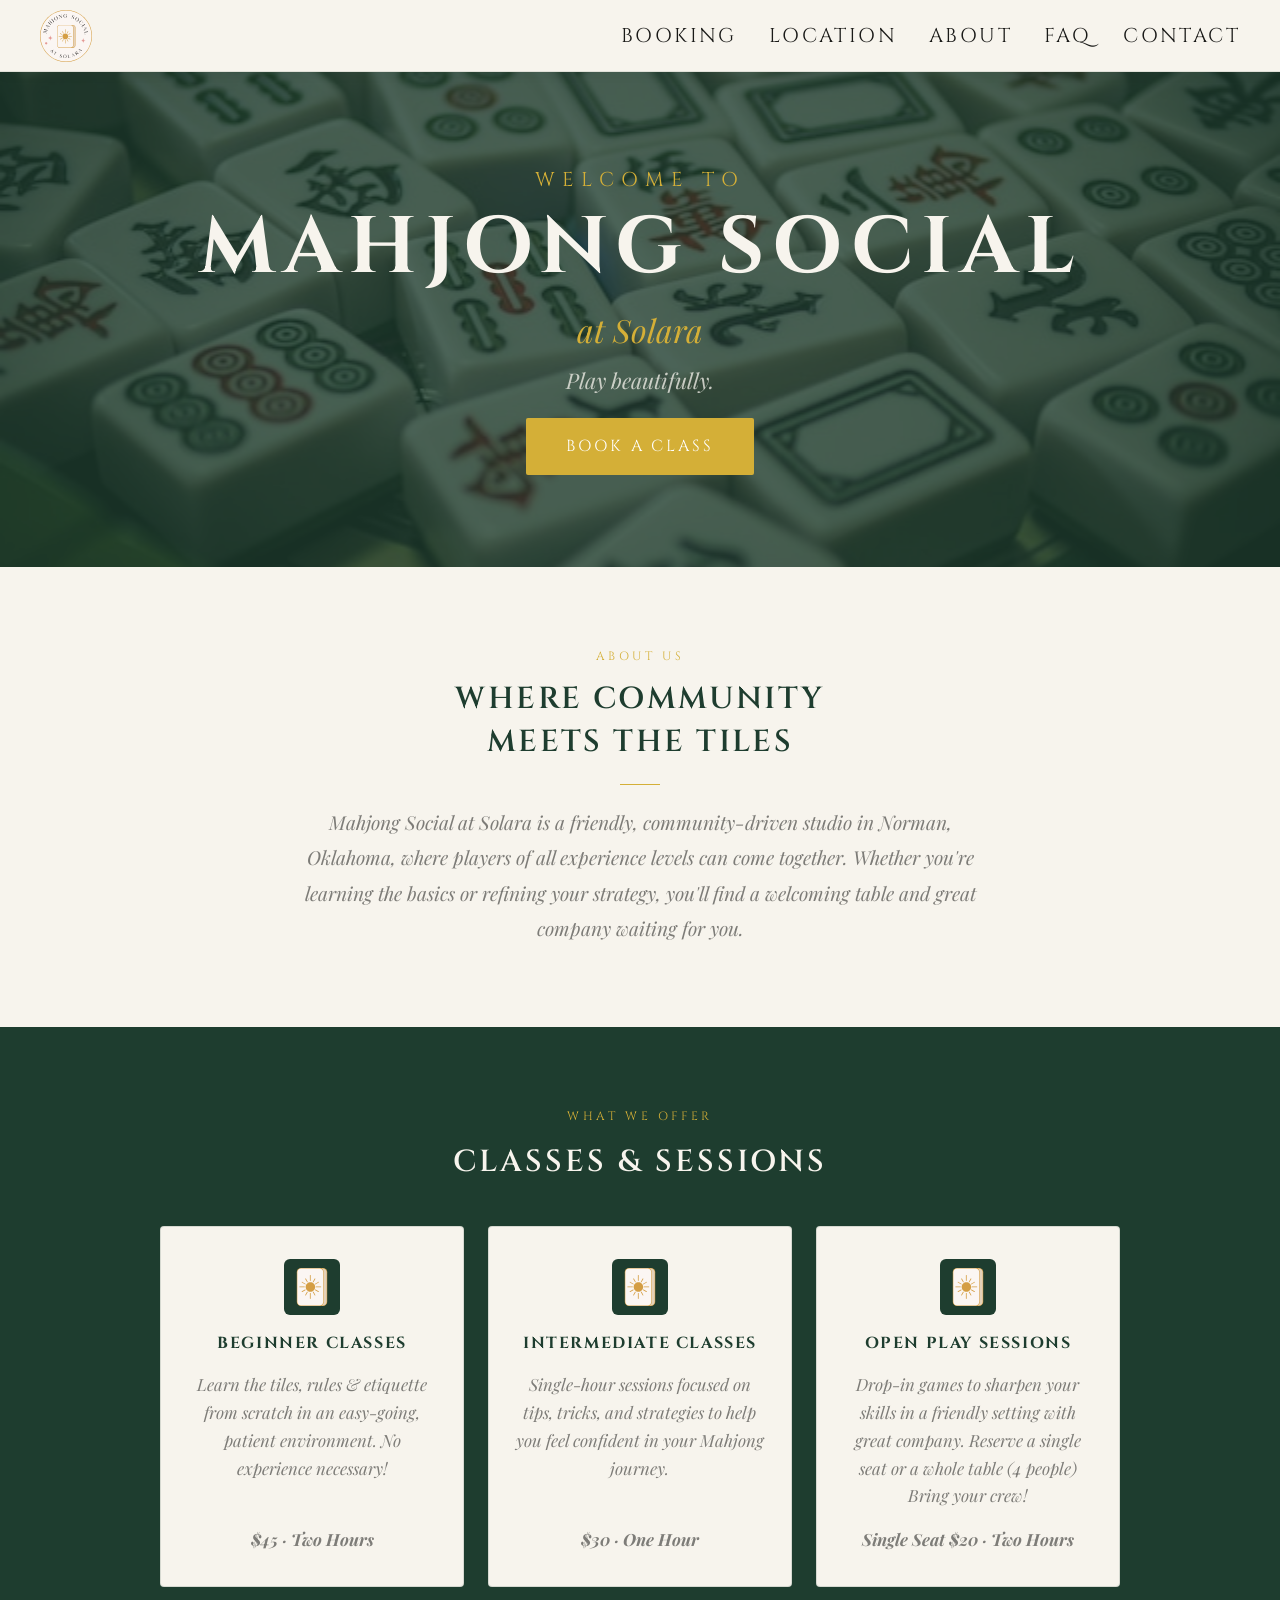
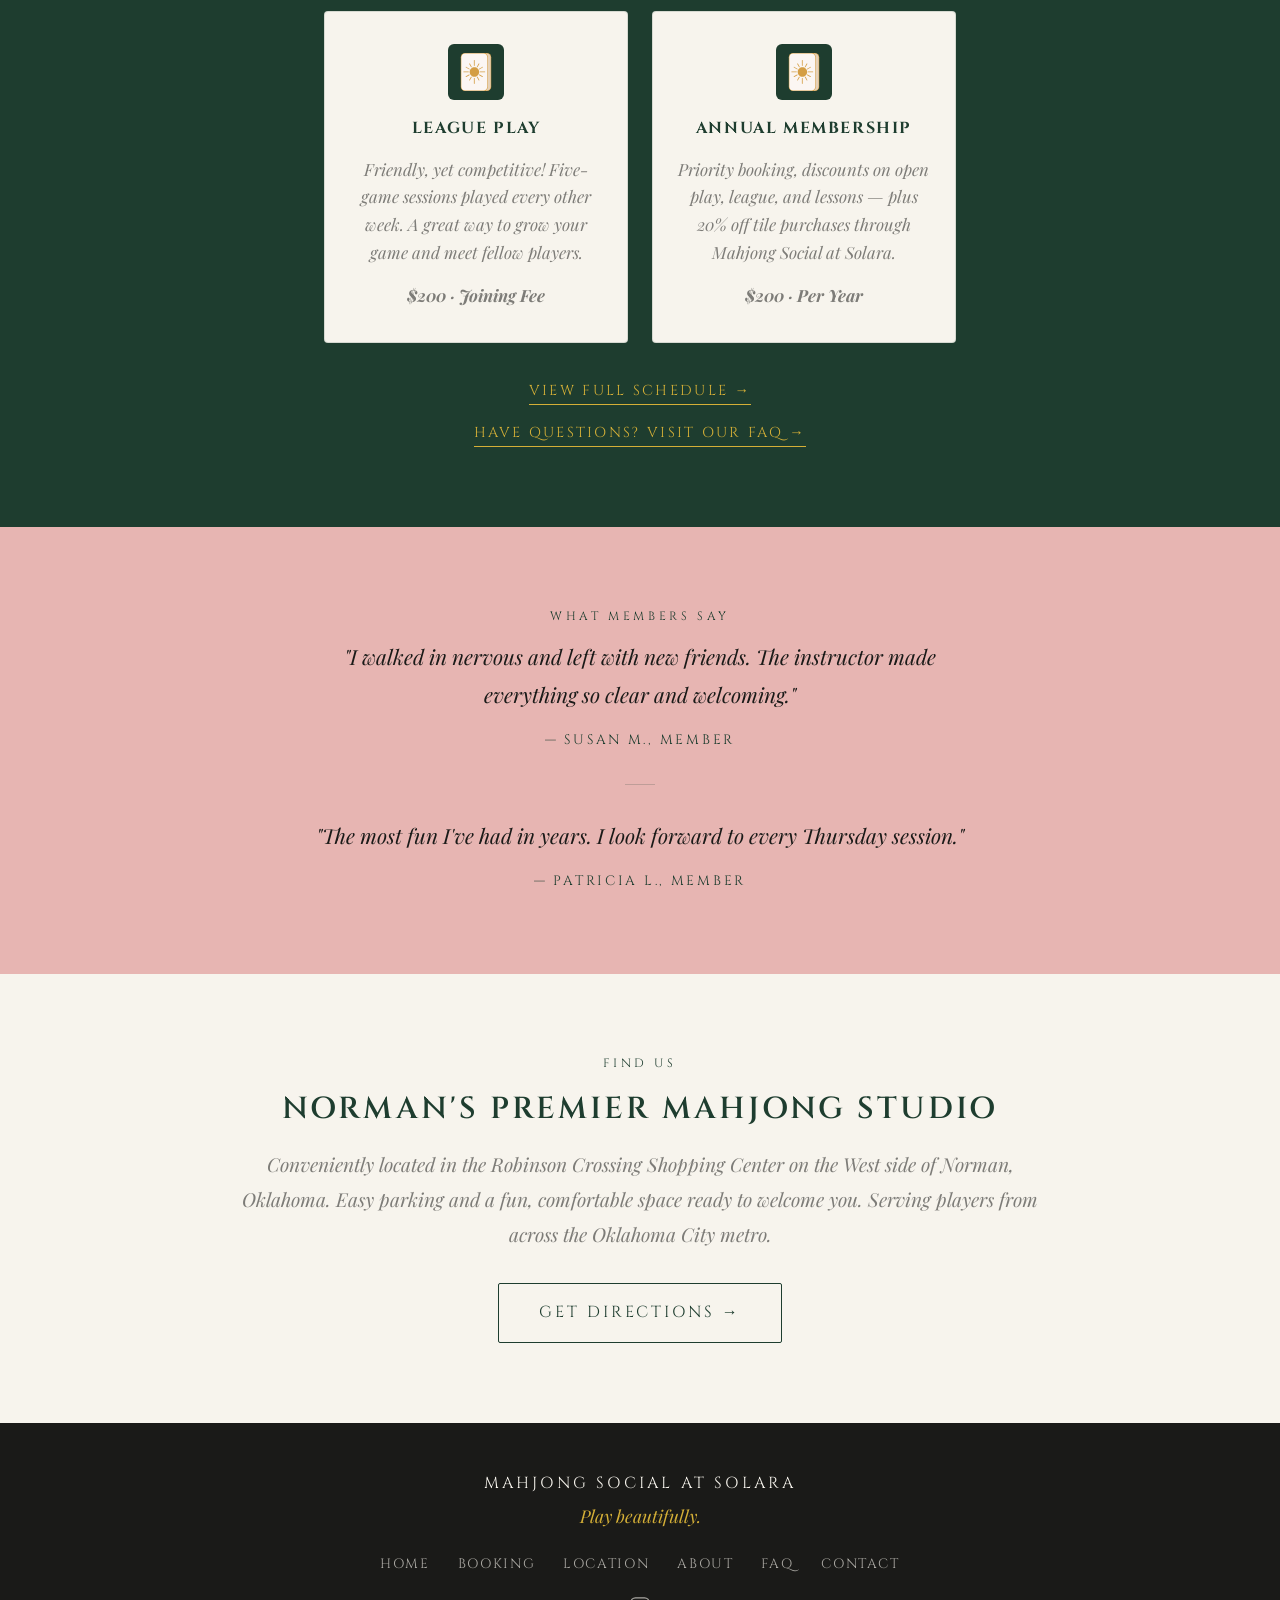
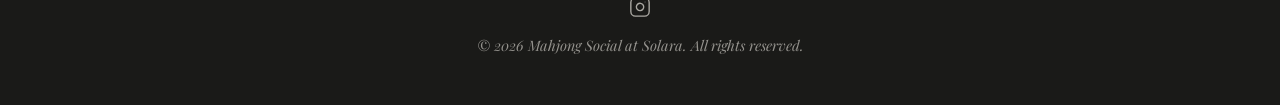
==== index.html @ 1359f237 "feat: componentize navbar/favicon, replace mobile menu brand with circle logo - Add components/nav.j" ====
<!DOCTYPE html>
<html lang="en">
<head>
  <meta charset="UTF-8">
  <meta name="viewport" content="width=device-width, initial-scale=1.0">
  <title>Mahjong Classes in Norman, OK | Mahjong Social at Solara</title>
  <meta name="description" content="Mahjong classes for all levels in Norman, OK. Beginner series, social sessions, private lessons &amp; corporate events. Book today at Mahjong Social at Solara.">
  <link rel="canonical" href="https://www.mahjongsocialok.com/">
  <meta name="geo.region" content="US-OK">
  <meta name="geo.placename" content="Norman, Oklahoma">
  <meta name="geo.position" content="35.2383;-97.4262">
  <meta name="ICBM" content="35.2383, -97.4262">
  <meta property="og:type" content="website">
  <meta property="og:site_name" content="Mahjong Social at Solara">
  <meta property="og:title" content="Mahjong Classes in Norman, OK | Mahjong Social at Solara">
  <meta property="og:description" content="Mahjong classes for all levels in Norman, OK. Beginner series, social sessions, private lessons &amp; corporate events. Book today.">
  <meta property="og:url" content="https://www.mahjongsocialok.com/">
  <meta property="og:image" content="https://www.mahjongsocialok.com/Images/AboutPicture.jpg">
  <meta name="twitter:card" content="summary_large_image">
  <meta name="twitter:title" content="Mahjong Classes in Norman, OK | Mahjong Social at Solara">
  <meta name="twitter:description" content="Mahjong classes for all levels in Norman, OK. Beginner series, social sessions, private lessons &amp; corporate events.">
  <meta name="twitter:image" content="https://www.mahjongsocialok.com/Images/AboutPicture.jpg">
  <script type="application/ld+json">
  {
    "@context": "https://schema.org",
    "@type": "LocalBusiness",
    "@id": "https://www.mahjongsocialok.com/#business",
    "name": "Mahjong Social at Solara",
    "description": "Mahjong classes, social sessions, and private lessons in Norman, Oklahoma. Beginner-friendly studio serving Norman and the greater Oklahoma City metro.",
    "url": "https://www.mahjongsocialok.com/",
    "image": "https://www.mahjongsocialok.com/Images/AboutPicture.jpg",
    "address": {
      "@type": "PostalAddress",
      "streetAddress": "1370 N Interstate Dr, Suite 153",
      "addressLocality": "Norman",
      "addressRegion": "OK",
      "postalCode": "73072",
      "addressCountry": "US"
    },
    "geo": {
      "@type": "GeoCoordinates",
      "latitude": 35.2383,
      "longitude": -97.4262
    },
    "openingHoursSpecification": [
      {
        "@type": "OpeningHoursSpecification",
        "dayOfWeek": "Thursday",
        "opens": "18:00",
        "closes": "21:00"
      },
      {
        "@type": "OpeningHoursSpecification",
        "dayOfWeek": "Saturday",
        "opens": "10:00",
        "closes": "12:30"
      }
    ],
    "hasMap": "https://www.google.com/maps?q=1370+N+Interstate+Dr+Suite+153,+Norman,+OK+73072"
  }
  </script>
  <link rel="preconnect" href="https://fonts.googleapis.com">
  <link rel="preconnect" href="https://fonts.gstatic.com" crossorigin>
  <link href="https://fonts.googleapis.com/css2?family=Cinzel:wght@400;600;700&family=Playfair+Display:ital,wght@1,400;1,600&display=swap" rel="stylesheet">
  <link rel="stylesheet" href="styles/main.css">
</head>
<body>

  <!-- NAV -->
  <script src="components/nav.js"></script>

  <!-- HERO -->
  <section class="hero">
    <div class="hero__bg"></div>
    <div class="hero__overlay"></div>
    <div class="hero__content">
      <p class="hero__eyebrow">Welcome to</p>
      <h1 class="hero__title">Mahjong Social</h1>
      <p class="hero__location"><em>at Solara</em></p>
      <p class="hero__tagline"><em>Play beautifully.</em></p>
      <a class="btn btn--gold" href="booking.html">Book a Class</a>
    </div>
  </section>

  <!-- ABOUT -->
  <section class="about">
    <div class="about__inner">
      <span class="section-label">About Us</span>
      <h2>Where Community<br>Meets the Tiles</h2>
      <hr class="divider">
      <p>Mahjong Social at Solara is a friendly, community-driven studio in Norman, Oklahoma, where players of all experience levels can come together. Whether you're learning the basics or refining your strategy, you'll find a welcoming table and great company waiting for you.</p>
    </div>
  </section>

  <!-- CLASSES -->
  <section class="classes">
    <div class="classes__inner">
      <div class="classes__header">
        <span class="section-label">What We Offer</span>
        <h2>Classes &amp; Sessions</h2>
      </div>
      <div class="class-cards">
        <div class="class-card">
          <div class="class-card__icon">
            <img src="Images/piece.svg" alt="" aria-hidden="true">
          </div>
          <h3>Beginner Classes</h3>
          <p>Learn the tiles, rules &amp; etiquette from scratch in an easy-going, patient environment. No experience necessary!</p>
          <p class="class-card__price">$45 &middot; Two Hours</p>
        </div>
        <div class="class-card">
          <div class="class-card__icon">
            <img src="Images/piece.svg" alt="" aria-hidden="true">
          </div>
          <h3>Intermediate Classes</h3>
          <p>Single-hour sessions focused on tips, tricks, and strategies to help you feel confident in your Mahjong journey.</p>
          <p class="class-card__price">$30 &middot; One Hour</p>
        </div>
        <div class="class-card">
          <div class="class-card__icon">
            <img src="Images/piece.svg" alt="" aria-hidden="true">
          </div>
          <h3>Open Play Sessions</h3>
          <p>Drop-in games to sharpen your skills in a friendly setting with great company. Reserve a single seat or a whole table (4 people) Bring your crew!</p>
          <p class="class-card__price">Single Seat $20 &middot; Two Hours</p>
        </div>
        <div class="class-card">
          <div class="class-card__icon">
            <img src="Images/piece.svg" alt="" aria-hidden="true">
          </div>
          <h3>League Play</h3>
          <p>Friendly, yet competitive! Five-game sessions played every other week. A great way to grow your game and meet fellow players.</p>
          <p class="class-card__price">$200 &middot; Joining Fee</p>
        </div>
        <div class="class-card">
          <div class="class-card__icon">
            <img src="Images/piece.svg" alt="" aria-hidden="true">
          </div>
          <h3>Annual Membership</h3>
          <p>Priority booking, discounts on open play, league, and lessons — plus 20% off tile purchases through Mahjong Social at Solara.</p>
          <p class="class-card__price">$200 &middot; Per Year</p>
        </div>
      </div>
      <div class="classes__cta">
        <a href="booking.html">View Full Schedule &rarr;</a>
        <a href="faq.html">Have questions? Visit our FAQ &rarr;</a>
      </div>
    </div>
  </section>

  <!-- TESTIMONIALS -->
  <section class="testimonials">
    <div class="testimonials__inner">
      <span class="section-label">What Members Say</span>
      <blockquote class="quote">
        <p>"I walked in nervous and left with new friends. The instructor made everything so clear and welcoming."</p>
        <cite>— Susan M., Member</cite>
      </blockquote>
      <hr class="quote-divider">
      <blockquote class="quote">
        <p>"The most fun I've had in years. I look forward to every Thursday session."</p>
        <cite>— Patricia L., Member</cite>
      </blockquote>
    </div>
  </section>

  <!-- LOCATION TEASER -->
  <section class="location-teaser">
    <div class="location-teaser__inner">
      <span class="section-label">Find Us</span>
      <h2>Norman's Premier Mahjong Studio</h2>
      <p>Conveniently located in the Robinson Crossing Shopping Center on the West side of Norman, Oklahoma. Easy parking and a fun, comfortable space ready to welcome you. Serving players from across the Oklahoma City metro.</p>
      <a class="btn btn--outline-green" href="location.html">Get Directions &rarr;</a>
    </div>
  </section>

  <!-- FOOTER -->
  <script src="components/mobile-menu.js"></script>
  <script src="components/footer.js"></script>

</body>
</html>
---- styles/main.css ----
/* ============================================================
   Mahjong Social at Solara — Main Stylesheet
   ============================================================ */

/* --- Custom Properties --- */
:root {
  --ivory:        #F7F4ED;
  --green:        #1E3D2F;
  --gold:         #D4AF37;
  --gold-deep:    #C09A28;
  --blush:        #E7B5B2;
  --dark:         #1A1A18;
  --muted:        rgba(26, 26, 24, 0.55);
  --muted-light:  rgba(247, 244, 237, 0.68);

  --font-heading: 'Cinzel', serif;
  --font-script:  'Playfair Display', serif;

  --space-xs:  4px;
  --space-sm:  8px;
  --space-md:  16px;
  --space-lg:  24px;
  --space-xl:  32px;
  --space-2xl: 48px;
  --space-3xl: 64px;
  --space-4xl: 96px;
}

/* --- Reset --- */
*, *::before, *::after {
  box-sizing: border-box;
  margin: 0;
  padding: 0;
}

/* --- Base --- */
html { scroll-behavior: smooth; }

body {
  font-family: var(--font-heading);
  background-color: var(--ivory);
  color: var(--dark);
  line-height: 1.6;
}

img { display: block; max-width: 100%; }
a { text-decoration: none; color: inherit; }
ul { list-style: none; }

/* --- Shared Utilities --- */
.section-label {
  display: block;
  font-family: var(--font-heading);
  font-size: 0.75rem;
  letter-spacing: 0.3em;
  text-transform: uppercase;
  color: var(--gold);
  margin-bottom: 0.75rem;
}

.divider {
  width: 40px;
  height: 1px;
  background: var(--gold);
  border: none;
  margin: 1.25rem auto;
}

/* Left-aligned divider for non-centered sections */
.divider--left {
  margin-left: 0;
  margin-right: 0;
}

/* Tighter divider for FAQ header */
.divider--faq {
  margin: 1rem auto 0;
}

/* Tight vertical margin, no auto centering */
.divider--tight {
  margin: 0.25rem 0;
}

/* Softer divider for proximity section */
.divider--proximity {
  background: rgba(212, 175, 55, 0.4);
  margin: 1.25rem auto;
}

/* --- Buttons --- */
.btn {
  display: inline-block;
  font-family: var(--font-heading);
  font-size: 1rem;
  letter-spacing: 0.18em;
  text-transform: uppercase;
  padding: 1rem 2.5rem;
  border-radius: 2px;
  cursor: pointer;
  border: none;
  transition: background-color 0.2s ease, color 0.2s ease, border-color 0.2s ease;
}

.btn--gold {
  background: var(--gold);
  color: #fff;
}
.btn--gold:hover { background: var(--gold-deep); }

.btn--outline-green {
  background: transparent;
  color: var(--green);
  border: 1.5px solid var(--green);
}
.btn--outline-green:hover {
  background: var(--green);
  color: var(--ivory);
}

/* ============================================================
   NAV
   ============================================================ */
.nav {
  position: sticky;
  top: 0;
  z-index: 100;
  background: var(--ivory);
  border-bottom: 1px solid rgba(30, 61, 47, 0.1);
  box-shadow: 0 1px 12px rgba(30, 61, 47, 0.07);
  padding: 0.6rem 2.5rem;
  display: flex;
  align-items: center;
  justify-content: space-between;
  gap: 1rem;
}

.nav__logo img {
  height: 52px;
  width: auto;
  object-fit: contain;
}

.nav__links {
  display: flex;
  gap: 2rem;
  align-items: center;
}

.nav__links a {
  font-family: var(--font-heading);
  font-size: 1.25rem;
  letter-spacing: 0.12em;
  text-transform: uppercase;
  color: var(--dark);
  transition: color 0.2s ease;
}
.nav__links a:hover { color: var(--gold); }

/* Active nav link */
.nav__links a[aria-current="page"] { color: var(--gold); }

/* ============================================================
   HERO
   ============================================================ */
.hero {
  position: relative;
  height: 55vh;
  min-height: 420px;
  display: flex;
  align-items: center;
  justify-content: center;
  text-align: center;
}

.hero__bg {
  position: absolute;
  inset: 0;
  background: url('../Images/HeroPicture.jpg') center / cover no-repeat;
}

.hero__overlay {
  position: absolute;
  inset: 0;
  background: rgba(30, 61, 47, 0.8);
}

.hero__content {
  position: relative;
  z-index: 1;
  display: flex;
  flex-direction: column;
  align-items: center;
  gap: 0.5rem;
  padding: 1.5rem;
}

.hero__eyebrow {
  font-family: var(--font-heading);
  font-size: 1.25rem;
  letter-spacing: 0.35em;
  text-transform: uppercase;
  color: var(--gold);
}

.hero__title {
  font-family: var(--font-heading);
  font-size: clamp(2.5rem, 7vw, 5rem);
  font-weight: 700;
  letter-spacing: 0.1em;
  text-transform: uppercase;
  color: var(--ivory);
  line-height: 1.1;
}

.hero__location {
  font-family: var(--font-script);
  font-style: italic;
  font-size: clamp(1.25rem, 3vw, 2rem);
  color: var(--gold);
  margin-top: 0.25rem;
}

.hero__tagline {
  font-family: var(--font-script);
  font-style: italic;
  font-size: clamp(1rem, 2vw, 1.35rem);
  color: rgba(247, 244, 237, 0.75);
  margin-bottom: 0.75rem;
}

/* ============================================================
   ABOUT
   ============================================================ */
.about {
  background: var(--ivory);
  padding: 5rem 2rem;
  text-align: center;
}

.about__inner {
  max-width: 680px;
  margin: 0 auto;
}

.about h2 {
  font-family: var(--font-heading);
  font-size: clamp(1.4rem, 2.5vw, 1.9rem);
  font-weight: 600;
  letter-spacing: 0.08em;
  text-transform: uppercase;
  color: var(--green);
  line-height: 1.4;
}

.about p {
  font-family: var(--font-script);
  font-style: italic;
  font-size: 1.2rem;
  color: var(--muted);
  line-height: 1.85;
}

/* ============================================================
   CLASSES
   ============================================================ */
.classes {
  background: var(--green);
  padding: 5rem 2rem;
}

.classes__inner {
  max-width: 960px;
  margin: 0 auto;
}

.classes__header {
  text-align: center;
  margin-bottom: 2.5rem;
}

.classes__header h2 {
  font-family: var(--font-heading);
  font-size: clamp(1.4rem, 2.5vw, 1.9rem);
  font-weight: 600;
  letter-spacing: 0.1em;
  text-transform: uppercase;
  color: var(--ivory);
  margin-top: 0.5rem;
}

.class-cards {
  display: flex;
  flex-wrap: wrap;
  justify-content: center;
  gap: 1.5rem;
}

.class-card {
  flex: 0 0 calc(33.333% - 1rem);
  border: 1px solid rgba(30, 61, 47, 0.15);
  border-radius: 4px;
  padding: 2rem 1.5rem;
  display: flex;
  flex-direction: column;
  align-items: center;
  text-align: center;
  gap: 1rem;
  background: var(--ivory);
  transition: box-shadow 0.25s ease, transform 0.25s ease;
}
.class-card:hover {
  box-shadow: 0 6px 28px rgba(30, 61, 47, 0.14);
  transform: translateY(-2px);
}

.class-card__price {
  font-weight: bolder;
  margin-top: auto;
}

.class-card__icon {
  width: 56px;
  height: 56px;
  background: var(--green);
  border-radius: 6px;
  display: flex;
  align-items: center;
  justify-content: center;
  flex-shrink: 0;
}

.class-card__icon svg,
.class-card__icon img {
  width: 38px;
  height: 38px;
}

.class-card h3 {
  font-family: var(--font-heading);
  font-size: 1rem;
  letter-spacing: 0.1em;
  text-transform: uppercase;
  color: var(--green);
  line-height: 1.5;
}

.class-card p {
  font-family: var(--font-script);
  font-style: italic;
  font-size: 1.05rem;
  color: var(--muted);
  line-height: 1.65;
}

.classes__cta {
  display: flex;
  flex-direction: column;
  align-items: center;
  gap: 1rem;
  text-align: center;
  margin-top: 2.25rem;
}

.classes__cta a {
  font-family: var(--font-heading);
  font-size: 0.9rem;
  letter-spacing: 0.16em;
  text-transform: uppercase;
  color: var(--gold);
  border-bottom: 1px solid var(--gold);
  padding-bottom: 2px;
  transition: color 0.2s ease, border-color 0.2s ease;
}
.classes__cta a:hover {
  color: var(--gold-deep);
  border-color: var(--gold-deep);
}

/* ============================================================
   TESTIMONIALS
   ============================================================ */
.testimonials {
  background: var(--blush);
  padding: 5rem 2rem;
  text-align: center;
}

.testimonials__inner {
  max-width: 680px;
  margin: 0 auto;
}

.testimonials .section-label { color: var(--green); }

.quote p {
  font-family: var(--font-script);
  font-style: italic;
  font-size: 1.3rem;
  color: var(--dark);
  line-height: 1.8;
  margin-bottom: 0.85rem;
}

.quote cite {
  font-family: var(--font-heading);
  font-style: normal;
  font-size: 0.85rem;
  letter-spacing: 0.2em;
  text-transform: uppercase;
  color: var(--green);
}

.quote-divider {
  width: 30px;
  height: 1px;
  background: rgba(30, 61, 47, 0.2);
  border: none;
  margin: 2rem auto;
}

/* ============================================================
   LOCATION TEASER
   ============================================================ */
.location-teaser {
  background: var(--ivory);
  padding: 5rem 2rem;
  text-align: center;
}

.location-teaser__inner {
  max-width: 800px;
  margin: 0 auto;
}

.location-teaser .section-label { color: var(--green); }

.location-teaser h2 {
  font-family: var(--font-heading);
  font-size: clamp(1.4rem, 2.5vw, 1.9rem);
  font-weight: 600;
  letter-spacing: 0.1em;
  text-transform: uppercase;
  color: var(--green);
  margin-bottom: 0.85rem;
}

.location-teaser p {
  font-family: var(--font-script);
  font-style: italic;
  font-size: 1.2rem;
  color: var(--muted);
  margin-bottom: 2rem;
  line-height: 1.8;
}

/* ============================================================
   FOOTER
   ============================================================ */
.footer {
  background: var(--dark);
  padding: 3rem 2rem;
  text-align: center;
}

.footer__logo {
  font-family: var(--font-heading);
  font-size: 1rem;
  letter-spacing: 0.2em;
  text-transform: uppercase;
  color: var(--ivory);
  margin-bottom: 0.35rem;
}

.footer__tagline {
  font-family: var(--font-script);
  font-style: italic;
  font-size: 1.1rem;
  color: var(--gold);
  margin-bottom: 1.5rem;
}

.footer__links {
  display: flex;
  justify-content: center;
  gap: 1.75rem;
  flex-wrap: wrap;
  margin-bottom: 1.25rem;
}

.footer__links a {
  font-family: var(--font-heading);
  font-size: 0.85rem;
  letter-spacing: 0.12em;
  text-transform: uppercase;
  color: rgba(247, 244, 237, 0.65);
  transition: color 0.2s ease;
}
.footer__links a:hover { color: var(--gold); }

.footer__copy {
  font-family: var(--font-script);
  font-style: italic;
  font-size: 0.9rem;
  color: rgba(247, 244, 237, 0.55);
}

/* ============================================================
   PAGE HEADER (interior pages)
   ============================================================ */
.page-header {
  background: var(--green);
  padding: 4.5rem 2rem;
  text-align: center;
  display: flex;
  flex-direction: column;
  align-items: center;
  gap: 0.5rem;
}

.page-header__eyebrow {
  font-family: var(--font-heading);
  font-size: 0.75rem;
  letter-spacing: 0.35em;
  text-transform: uppercase;
  color: var(--gold);
}

.page-header h1 {
  font-family: var(--font-heading);
  font-size: clamp(2rem, 5vw, 3.5rem);
  font-weight: 700;
  letter-spacing: 0.1em;
  text-transform: uppercase;
  color: var(--ivory);
  line-height: 1.15;
}

.page-header__sub {
  font-family: var(--font-script);
  font-style: italic;
  font-size: clamp(1rem, 2vw, 1.25rem);
  color: var(--muted-light);
  margin-top: 0.25rem;
}

/* ============================================================
   LOCATION MAIN
   ============================================================ */
.location-main {
  background: var(--ivory);
  padding: 5rem 2rem;
}

.location-grid {
  max-width: 1100px;
  margin: 0 auto;
  display: grid;
  grid-template-columns: 1fr 1fr;
  gap: 3.5rem;
  align-items: start;
}

.location-map {
  aspect-ratio: 4 / 3;
  border-radius: 4px;
  overflow: hidden;
  box-shadow: 0 4px 24px rgba(30, 61, 47, 0.14);
}

.location-map iframe {
  width: 100%;
  height: 100%;
  border: none;
  display: block;
}

.location-info {
  display: flex;
  flex-direction: column;
  gap: 1.75rem;
}

.location-info address {
  font-family: var(--font-script);
  font-style: italic;
  font-size: 1.25rem;
  color: var(--dark);
  line-height: 1.8;
  margin-top: 0.4rem;
}

.location-info__note {
  font-family: var(--font-script);
  font-style: italic;
  font-size: 0.9rem;
  color: rgba(26, 26, 24, 0.45);
  margin-top: 0.4rem;
}

.location-hours {
  display: flex;
  flex-direction: column;
  gap: 1rem;
  margin-top: 0.4rem;
}

.location-hours li {
  font-family: var(--font-script);
  font-style: italic;
  font-size: 1.1rem;
  color: var(--muted);
  line-height: 1.6;
}

.location-hours li strong {
  font-family: var(--font-heading);
  font-style: normal;
  font-size: 0.8rem;
  letter-spacing: 0.12em;
  text-transform: uppercase;
  color: var(--dark);
  display: block;
  margin-bottom: 0.15rem;
}

.location-hours li.location-hours__note {
  font-size: 1rem;
  color: rgba(26, 26, 24, 0.5);
}

/* ============================================================
   LOCATION PROXIMITY
   ============================================================ */
.location-proximity {
  background: var(--green);
  padding: 5rem 2rem;
  text-align: center;
}

.location-proximity__inner {
  max-width: 680px;
  margin: 0 auto;
}

.location-proximity .section-label { color: var(--gold); }

.location-proximity h2 {
  font-family: var(--font-heading);
  font-size: clamp(1.4rem, 2.5vw, 1.9rem);
  font-weight: 600;
  letter-spacing: 0.08em;
  text-transform: uppercase;
  color: var(--ivory);
  line-height: 1.4;
  margin-bottom: 0.5rem;
}

.location-proximity p {
  font-family: var(--font-script);
  font-style: italic;
  font-size: 1.2rem;
  color: var(--muted-light);
  line-height: 1.85;
}

/* ============================================================
   BOOKING PAGE
   ============================================================ */
.booking-section {
  max-width: 1200px;
  margin: 0 auto;
  padding: 4rem 2rem 5rem;
}

/* ============================================================
   ABOUT PAGE — STORY SECTION
   ============================================================ */
.about-story {
  display: grid;
  grid-template-columns: 1fr 1fr;
  min-height: 520px;
}

.about-story__image {
  overflow: hidden;
}

.about-story__image img {
  width: 100%;
  height: 100%;
  object-fit: cover;
  display: block;
}

.about-story__content {
  background: var(--ivory);
  padding: 5rem 4rem;
  display: flex;
  flex-direction: column;
  justify-content: center;
  gap: 1rem;
}

.about-story__content h2 {
  font-family: var(--font-heading);
  font-size: clamp(1.4rem, 2.5vw, 1.9rem);
  font-weight: 600;
  letter-spacing: 0.08em;
  text-transform: uppercase;
  color: var(--green);
  line-height: 1.4;
  margin-bottom: 0.25rem;
}

.about-story__content p {
  font-family: var(--font-script);
  font-style: italic;
  font-size: 1.15rem;
  color: var(--muted);
  line-height: 1.85;
}

/* Left-aligned divider inside story content */
.about-story__content .divider {
  margin: 0.75rem 0 1.25rem;
}

/* ============================================================
   ABOUT PAGE — FAQ SECTION
   ============================================================ */
.about-faq {
  background: var(--green);
  padding: 5rem 2rem;
}

.about-faq__header {
  text-align: center;
  margin-bottom: 3rem;
}

.about-faq__header h2 {
  font-family: var(--font-heading);
  font-size: clamp(1.4rem, 2.5vw, 1.9rem);
  font-weight: 600;
  letter-spacing: 0.1em;
  text-transform: uppercase;
  color: var(--ivory);
  margin-top: 0.25rem;
}

.about-faq__list {
  max-width: 720px;
  margin: 0 auto;
}

.about-faq__item {
  padding: 1.4rem 0;
}

.about-faq__item summary {
  font-family: var(--font-heading);
  font-size: 1rem;
  letter-spacing: 0.06em;
  text-transform: uppercase;
  color: var(--ivory);
  cursor: pointer;
  list-style: none;
  display: flex;
  justify-content: space-between;
  align-items: center;
  gap: 1rem;
}

.about-faq__item summary::-webkit-details-marker { display: none; }

.about-faq__item summary::after {
  content: '+';
  font-family: var(--font-heading);
  font-size: 1.4rem;
  font-weight: 400;
  color: var(--gold);
  flex-shrink: 0;
  transition: transform 0.2s ease;
}

.about-faq__item[open] summary::after {
  content: '\00D7';
}

.about-faq__item p {
  font-family: var(--font-script);
  font-style: italic;
  font-size: 1.1rem;
  color: var(--muted-light);
  line-height: 1.8;
  padding-top: 0.85rem;
}

.about-faq__divider {
  width: 100%;
  height: 1px;
  background: rgba(247, 244, 237, 0.15);
  border: none;
  margin: 0;
}

/* Gold inline link — used for body-text links on any background */
.link--gold {
  color: var(--gold);
  text-decoration: underline;
  text-underline-offset: 3px;
}
.link--gold:hover { color: var(--gold-deep); }

/* ============================================================
   ABOUT PAGE — FAQ CTA SECTION
   ============================================================ */
.about-faq-cta {
  background: var(--green);
  padding: 5rem 2rem;
  text-align: center;
}

.about-faq-cta__inner {
  max-width: 680px;
  margin: 0 auto;
  display: flex;
  flex-direction: column;
  align-items: center;
  gap: 1rem;
}

.about-faq-cta .section-label { color: var(--gold); }

.about-faq-cta h2 {
  font-family: var(--font-heading);
  font-size: clamp(1.4rem, 2.5vw, 1.9rem);
  font-weight: 600;
  letter-spacing: 0.08em;
  text-transform: uppercase;
  color: var(--ivory);
  line-height: 1.4;
}

.about-faq-cta p {
  font-family: var(--font-script);
  font-style: italic;
  font-size: 1.2rem;
  color: var(--muted-light);
  line-height: 1.85;
  margin-bottom: 1rem;
}

/* ============================================================
   CONTACT PAGE
   ============================================================ */
.contact {
  background: var(--ivory);
  padding: 5rem 2rem;
}

.contact__inner {
  max-width: 640px;
  margin: 0 auto;
}

.contact-form {
  display: flex;
  flex-direction: column;
  gap: 1.75rem;
}

.form-group {
  display: flex;
  flex-direction: column;
  gap: 0.5rem;
}

.form-group label {
  font-family: var(--font-heading);
  font-size: 0.78rem;
  letter-spacing: 0.18em;
  text-transform: uppercase;
  color: var(--green);
}

.form-group input,
.form-group textarea {
  background: var(--ivory);
  border: 1.5px solid rgba(30, 61, 47, 0.25);
  border-radius: 4px;
  padding: 0.9rem 1rem;
  font-family: Verdana, Geneva, Tahoma, sans-serif;
  font-size: 1rem;
  color: var(--dark);
  transition: border-color 0.2s ease, box-shadow 0.2s ease;
  resize: vertical;
}

.form-group input::placeholder,
.form-group textarea::placeholder {
  color: rgba(26, 26, 24, 0.35);
  font-family: var(--font-script);
  font-style: italic;
}

.form-group input:focus,
.form-group textarea:focus {
  outline: none;
  border-color: var(--gold);
  box-shadow: 0 0 0 3px rgba(212, 175, 55, 0.18);
}

.contact-form .btn {
  align-self: flex-start;
  margin-top: 0.5rem;
}

.contact__thanks {
  text-align: center;
}

.contact__thanks-text {
  font-family: var(--font-script);
  font-style: italic;
  font-size: 1.2rem;
  color: var(--muted);
  line-height: 1.85;
  margin-bottom: 2rem;
}

.contact__thanks-actions {
  display: flex;
  gap: 1rem;
  justify-content: center;
  flex-wrap: wrap;
}

/* ============================================================
   FOOTER — SOCIAL ICONS
   ============================================================ */
.footer__social {
  display: flex;
  justify-content: center;
  gap: 1rem;
  margin-bottom: 1rem;
}

.footer__social-link {
  color: rgba(247, 244, 237, 0.65);
  display: flex;
  align-items: center;
  transition: color 0.2s ease;
}
.footer__social-link:hover { color: var(--gold); }

/* ============================================================
   NAV — HAMBURGER
   ============================================================ */
.nav__hamburger {
  display: none;
  background: none;
  border: none;
  cursor: pointer;
  padding: 4px;
  flex-direction: column;
  gap: 5px;
  margin-left: auto;
}

.nav__hamburger span {
  display: block;
  width: 22px;
  height: 2px;
  background: var(--dark);
  border-radius: 2px;
  transition: background 0.2s ease;
}

/* ============================================================
   MOBILE MENU OVERLAY
   ============================================================ */
.mobile-menu {
  position: fixed;
  inset: 0;
  background: var(--green);
  z-index: 300;
  display: flex;
  flex-direction: column;
  padding: 1.5rem 2rem 2.5rem;
  transform: translateX(100%);
  transition: transform 0.32s cubic-bezier(0.4, 0, 0.2, 1);
  overflow-y: auto;
}

.mobile-menu--open {
  transform: translateX(0);
}

.mobile-menu__header {
  position: relative;
  display: flex;
  align-items: center;
  justify-content: center;
  margin-bottom: 2.5rem;
}

.mobile-menu__logo {
  width: 80px;
  height: 80px;
}

.mobile-menu__close {
  position: absolute;
  right: 0;
  top: 50%;
  transform: translateY(-50%);
  background: none;
  border: none;
  cursor: pointer;
  font-size: 2.25rem;
  line-height: 1;
  color: var(--ivory);
  padding: 0;
  transition: color 0.2s ease;
}
.mobile-menu__close:hover { color: var(--gold); }

.mobile-menu__nav {
  display: flex;
  flex-direction: column;
  flex: 1;
  justify-content: center;
}

.mobile-menu__nav a {
  font-family: var(--font-heading);
  font-size: 1.35rem;
  letter-spacing: 0.2em;
  text-transform: uppercase;
  color: var(--ivory);
  padding: 1rem 0;
  text-align: center;
  border-bottom: 1px solid rgba(247, 244, 237, 0.1);
  transition: color 0.2s ease;
}
.mobile-menu__nav a:first-child { border-top: 1px solid rgba(247, 244, 237, 0.1); }
.mobile-menu__nav a:hover { color: var(--gold); }
.mobile-menu__nav a[aria-current="page"] { color: var(--gold); }

/* ============================================================
   REDUCED MOTION
   ============================================================ */
@media (prefers-reduced-motion: reduce) {
  *, *::before, *::after {
    transition-duration: 0.01ms !important;
    animation-duration: 0.01ms !important;
  }
  html { scroll-behavior: auto; }
}

/* ============================================================
   RESPONSIVE — 768px breakpoint
   ============================================================ */
@media (max-width: 768px) {
  .nav {
    padding: 0.6rem 1.25rem;
    flex-wrap: wrap;
    gap: 0.75rem;
  }

  .nav__logo img { height: 40px; }

  .nav__hamburger { display: flex; }

  .nav__links { display: none; }

  .footer__links {
    display: grid;
    grid-template-columns: repeat(3, auto);
    column-gap: 1.5rem;
    row-gap: 0.75rem;
    justify-content: center;
  }

  .class-cards { flex-direction: column; }
  .class-card { flex: none; width: 100%; }

  .location-grid { grid-template-columns: 1fr; gap: 2rem; }

  .about,
  .classes,
  .testimonials,
  .location-teaser,
  .location-main,
  .location-proximity,
  .footer { padding: 3.5rem 1.25rem; }

  .page-header { padding: 3rem 1.25rem; }

  .about-story {
    grid-template-columns: 1fr;
  }

  .about-story__image {
    height: 280px;
  }

  .about-story__content {
    padding: 3.5rem 1.25rem;
  }

  .about-faq { padding: 3.5rem 1.25rem; }

  .about-faq-cta { padding: 3.5rem 1.25rem; }

  .contact { padding: 3.5rem 1.25rem; }
}
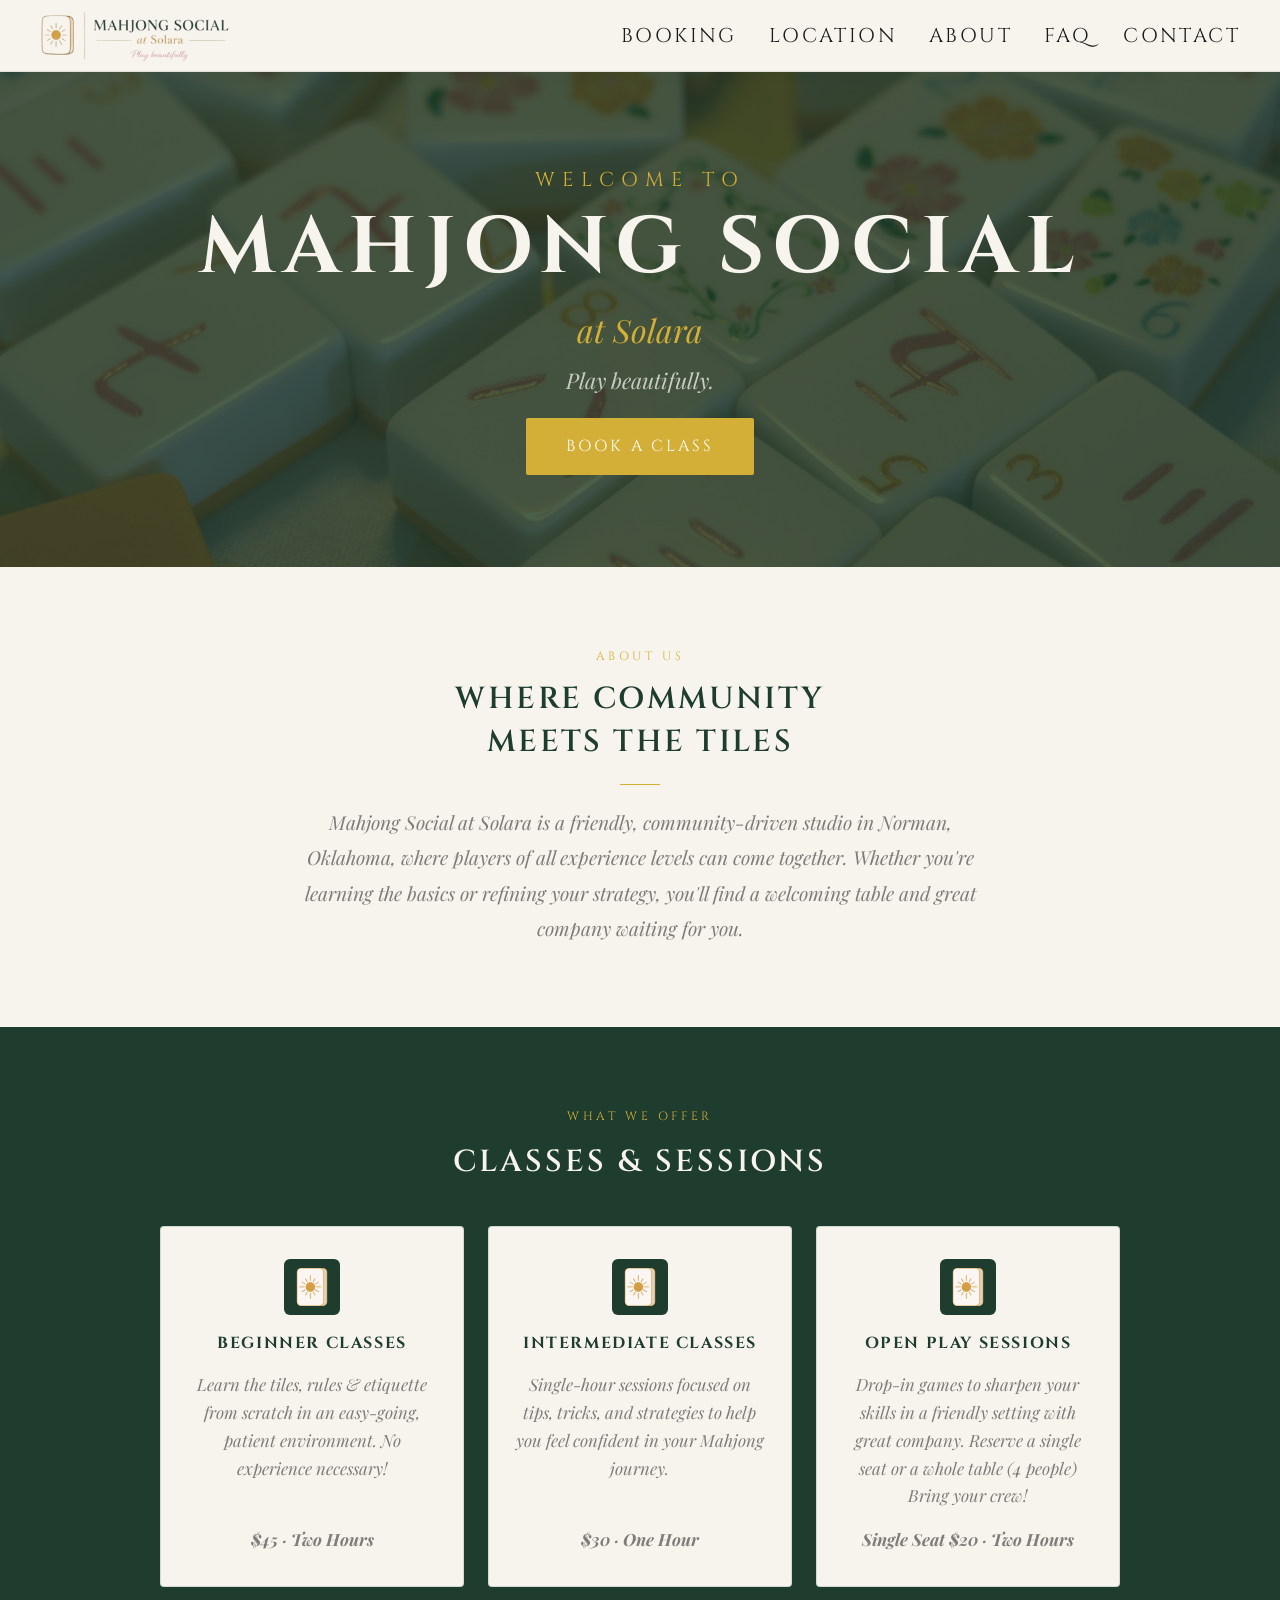
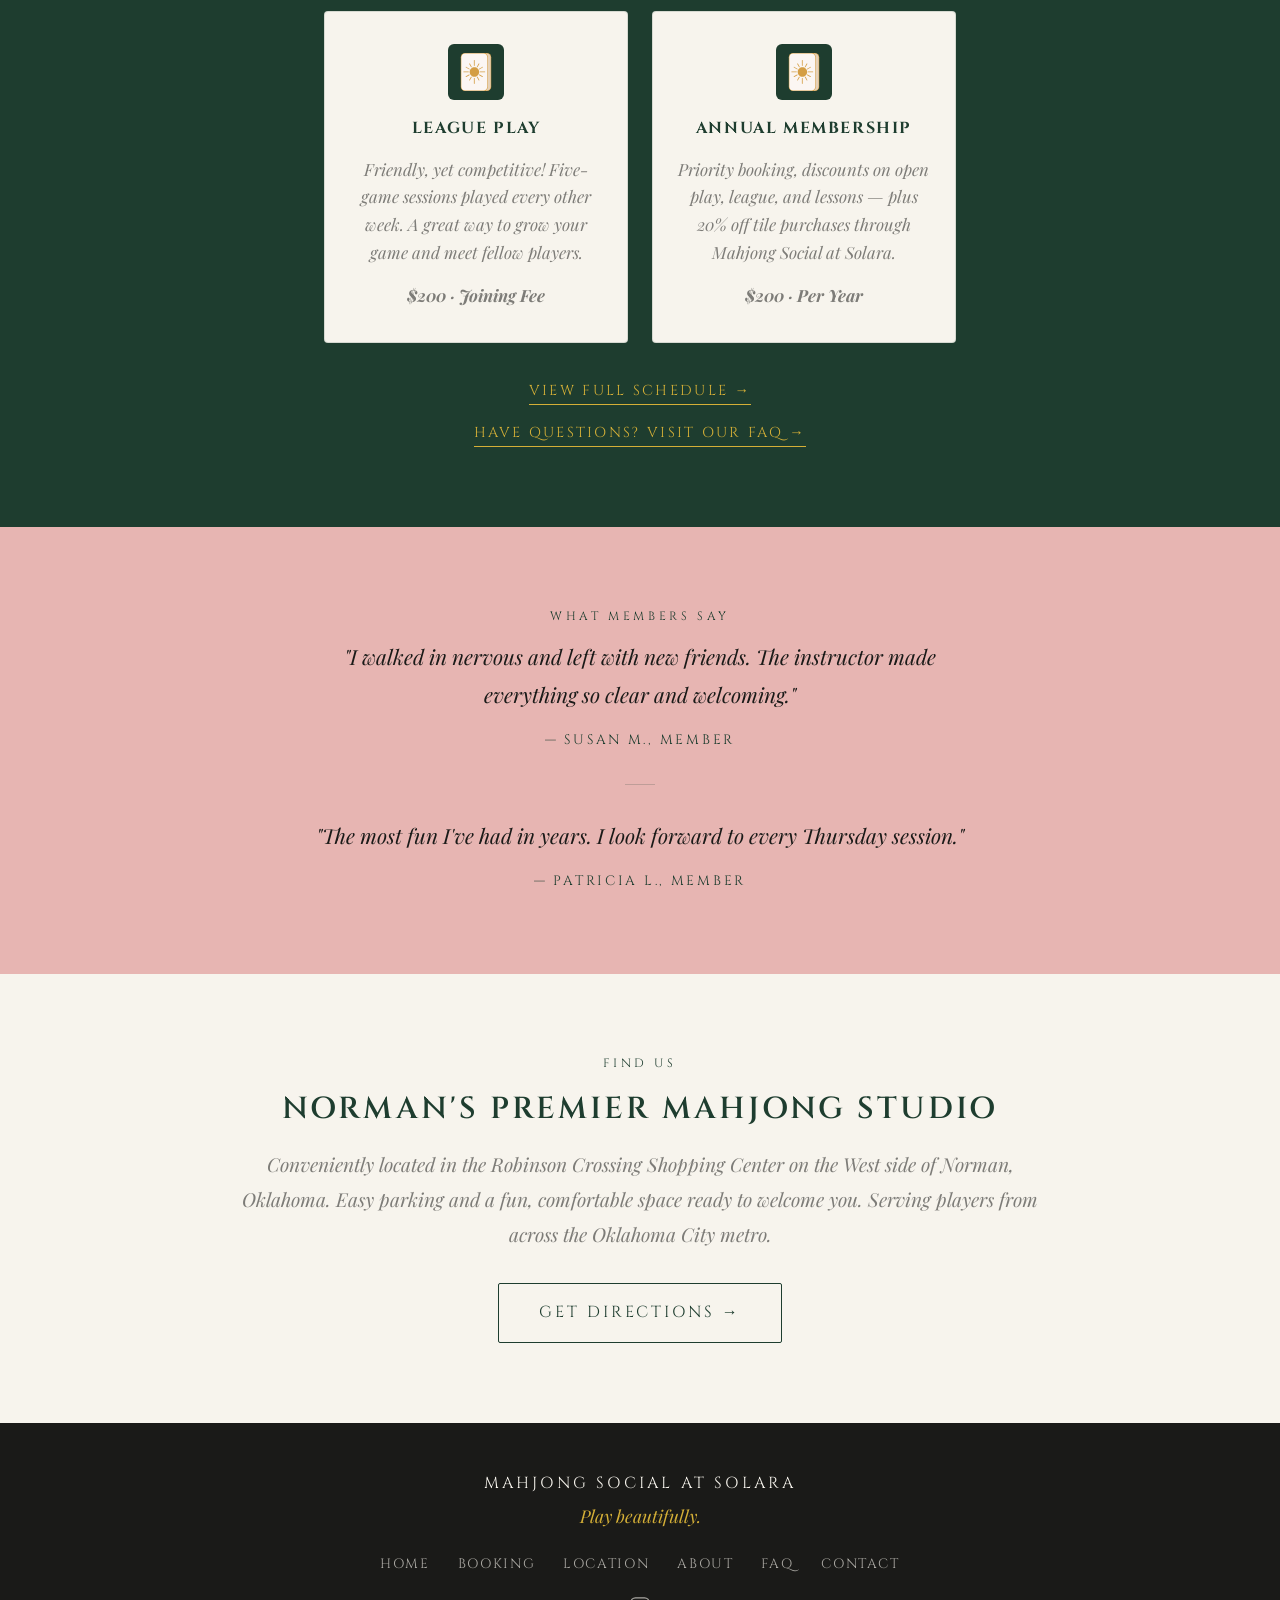
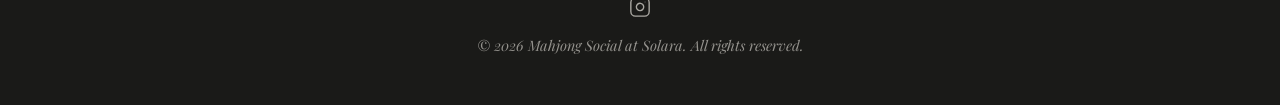
==== commit 71f8972c: "perf: reduce mobile LCP and render-blocking resources - Preload hero image in index.html head with f" ====
--- a/index.html
+++ b/index.html
@@ -3,6 +3,11 @@
 <head>
   <meta charset="UTF-8">
   <meta name="viewport" content="width=device-width, initial-scale=1.0">
+  <link rel="icon" type="image/x-icon" href="/favicon.ico">
+  <link rel="icon" type="image/png" sizes="32x32" href="/icons/favicon-32x32.png">
+  <link rel="icon" type="image/png" sizes="16x16" href="/icons/favicon-16x16.png">
+  <link rel="apple-touch-icon" sizes="180x180" href="/icons/apple-touch-icon.png">
+  <link rel="manifest" href="/icons/site.webmanifest">
   <title>Mahjong Classes in Norman, OK | Mahjong Social at Solara</title>
   <meta name="description" content="Mahjong classes for all levels in Norman, OK. Beginner series, social sessions, private lessons &amp; corporate events. Book today at Mahjong Social at Solara.">
   <link rel="canonical" href="https://www.mahjongsocialok.com/">
@@ -61,13 +66,13 @@
   </script>
   <link rel="preconnect" href="https://fonts.googleapis.com">
   <link rel="preconnect" href="https://fonts.gstatic.com" crossorigin>
-  <link href="https://fonts.googleapis.com/css2?family=Cinzel:wght@400;600;700&family=Playfair+Display:ital,wght@1,400;1,600&display=swap" rel="stylesheet">
+  <link rel="preload" href="https://fonts.googleapis.com/css2?family=Cinzel:wght@400;600;700&family=Playfair+Display:ital,wght@1,400;1,600&display=swap" as="style" onload="this.onload=null;this.rel='stylesheet'">
+  <noscript><link rel="stylesheet" href="https://fonts.googleapis.com/css2?family=Cinzel:wght@400;600;700&family=Playfair+Display:ital,wght@1,400;1,600&display=swap"></noscript>
+  <script src="components/nav.js" defer></script>
+  <link rel="preload" as="image" href="/Images/HeroPicture.jpg" fetchpriority="high">
   <link rel="stylesheet" href="styles/main.css">
 </head>
 <body>
-
-  <!-- NAV -->
-  <script src="components/nav.js"></script>
 
   <!-- HERO -->
   <section class="hero">
--- a/styles/main.css
+++ b/styles/main.css
@@ -1003,19 +1003,19 @@
   display: flex;
   align-items: center;
   justify-content: center;
+  padding-top: 2rem;
   margin-bottom: 2.5rem;
 }
 
 .mobile-menu__logo {
-  width: 80px;
-  height: 80px;
+  width: 140px;
+  height: 140px;
 }
 
 .mobile-menu__close {
   position: absolute;
   right: 0;
-  top: 50%;
-  transform: translateY(-50%);
+  top: 0;
   background: none;
   border: none;
   cursor: pointer;
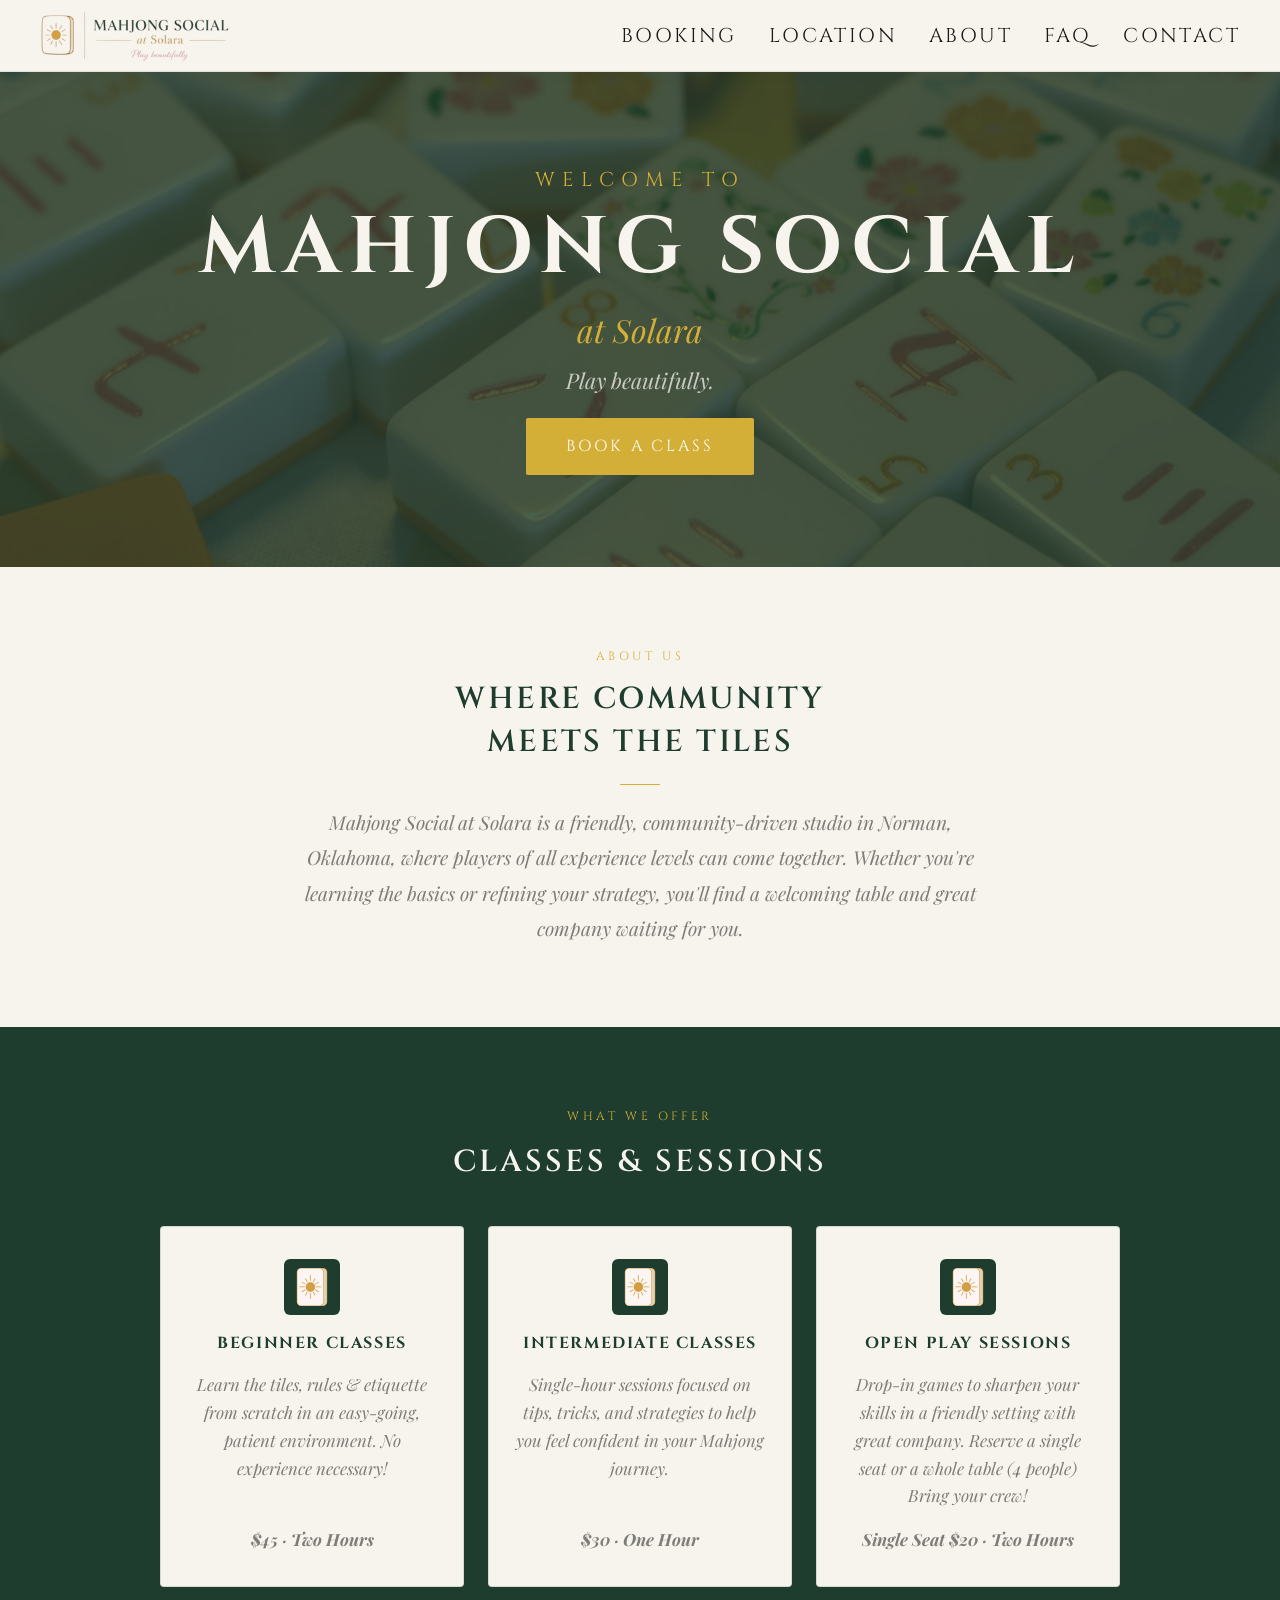
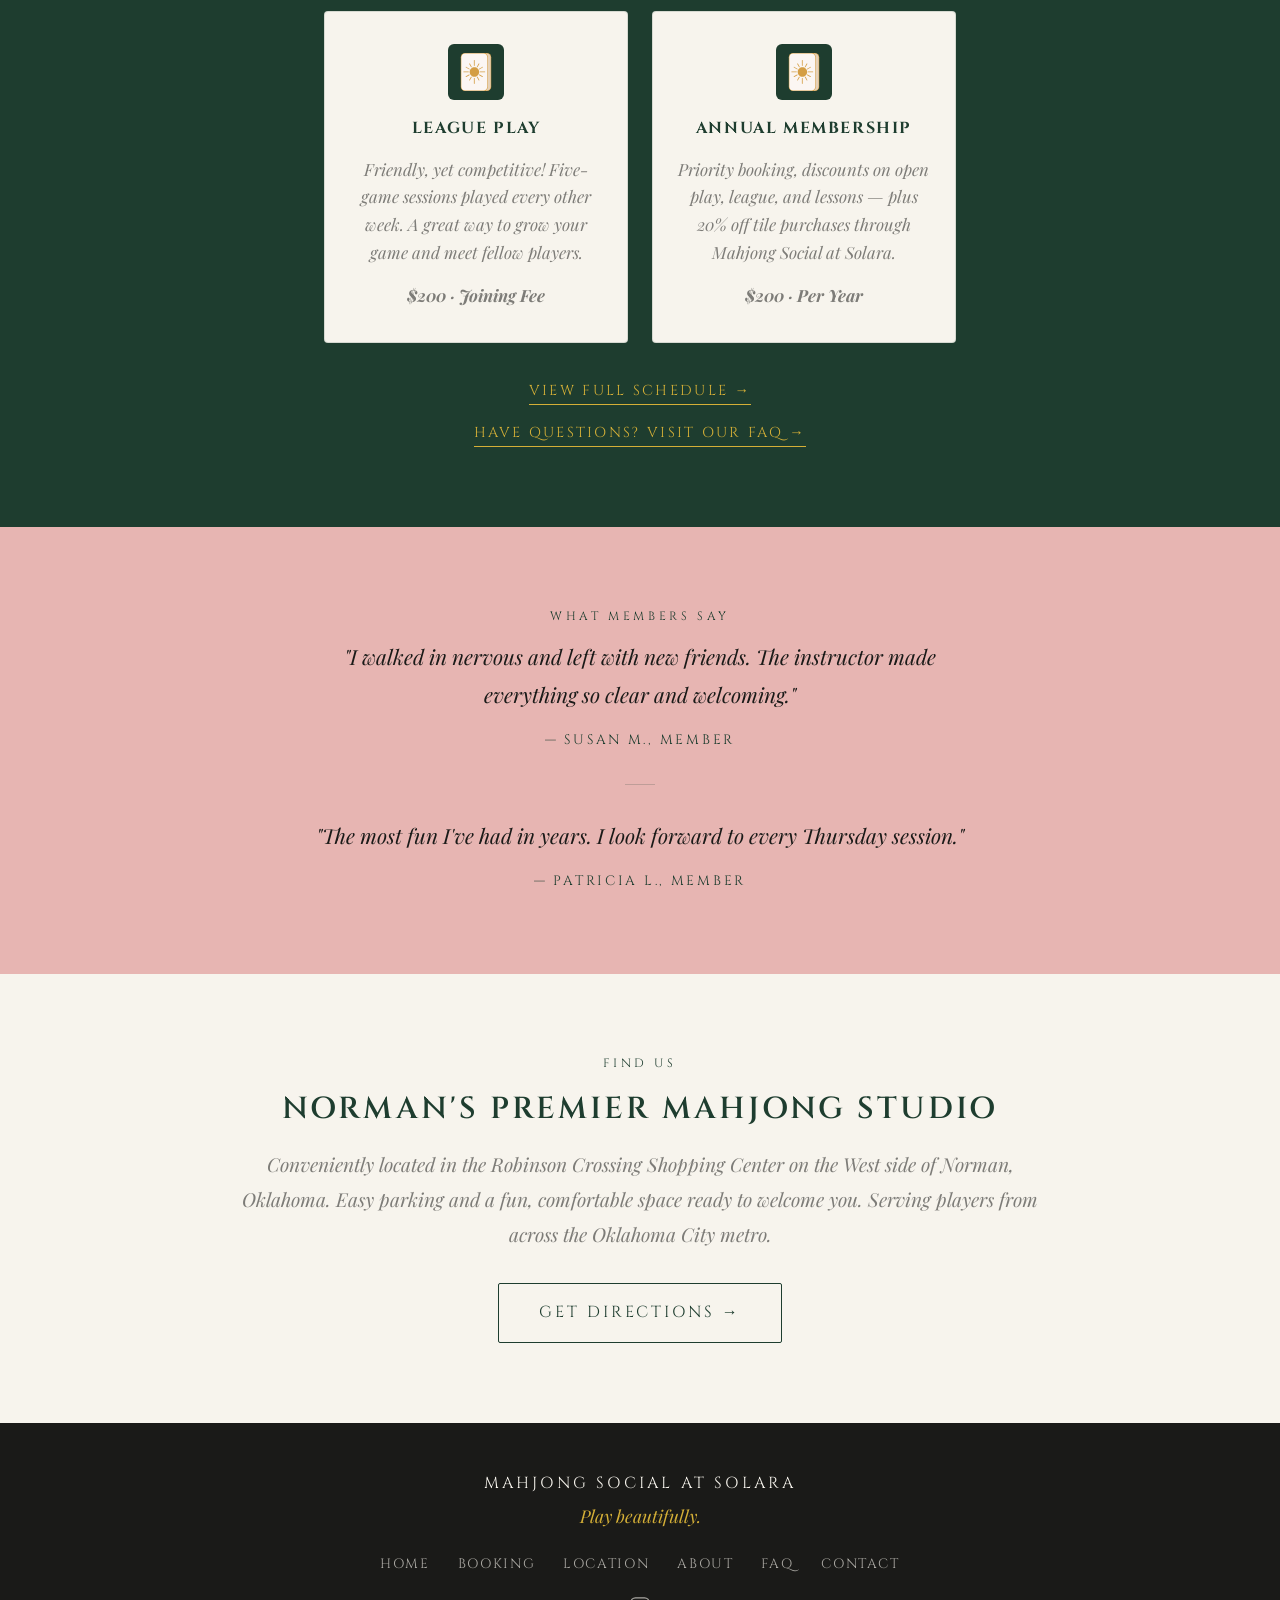
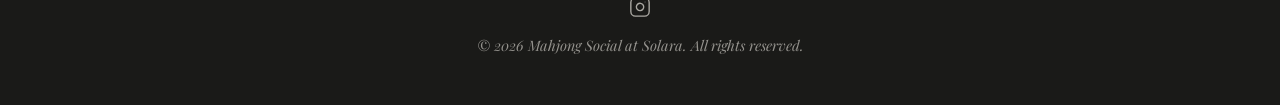
==== commit cbead3f6: "perf: switch hero image from JPG to WebP Removes 1.7 MB HeroPicture.jpg, adds WebP equivalent. Updat" ====
--- a/index.html
+++ b/index.html
@@ -69,7 +69,7 @@
   <link rel="preload" href="https://fonts.googleapis.com/css2?family=Cinzel:wght@400;600;700&family=Playfair+Display:ital,wght@1,400;1,600&display=swap" as="style" onload="this.onload=null;this.rel='stylesheet'">
   <noscript><link rel="stylesheet" href="https://fonts.googleapis.com/css2?family=Cinzel:wght@400;600;700&family=Playfair+Display:ital,wght@1,400;1,600&display=swap"></noscript>
   <script src="components/nav.js" defer></script>
-  <link rel="preload" as="image" href="/Images/HeroPicture.jpg" fetchpriority="high">
+  <link rel="preload" as="image" href="/Images/HeroPicture.webp" fetchpriority="high">
   <link rel="stylesheet" href="styles/main.css">
 </head>
 <body>
--- a/styles/main.css
+++ b/styles/main.css
@@ -176,7 +176,7 @@
 .hero__bg {
   position: absolute;
   inset: 0;
-  background: url('../Images/HeroPicture.jpg') center / cover no-repeat;
+  background: url('../Images/HeroPicture.webp') center / cover no-repeat;
 }
 
 .hero__overlay {
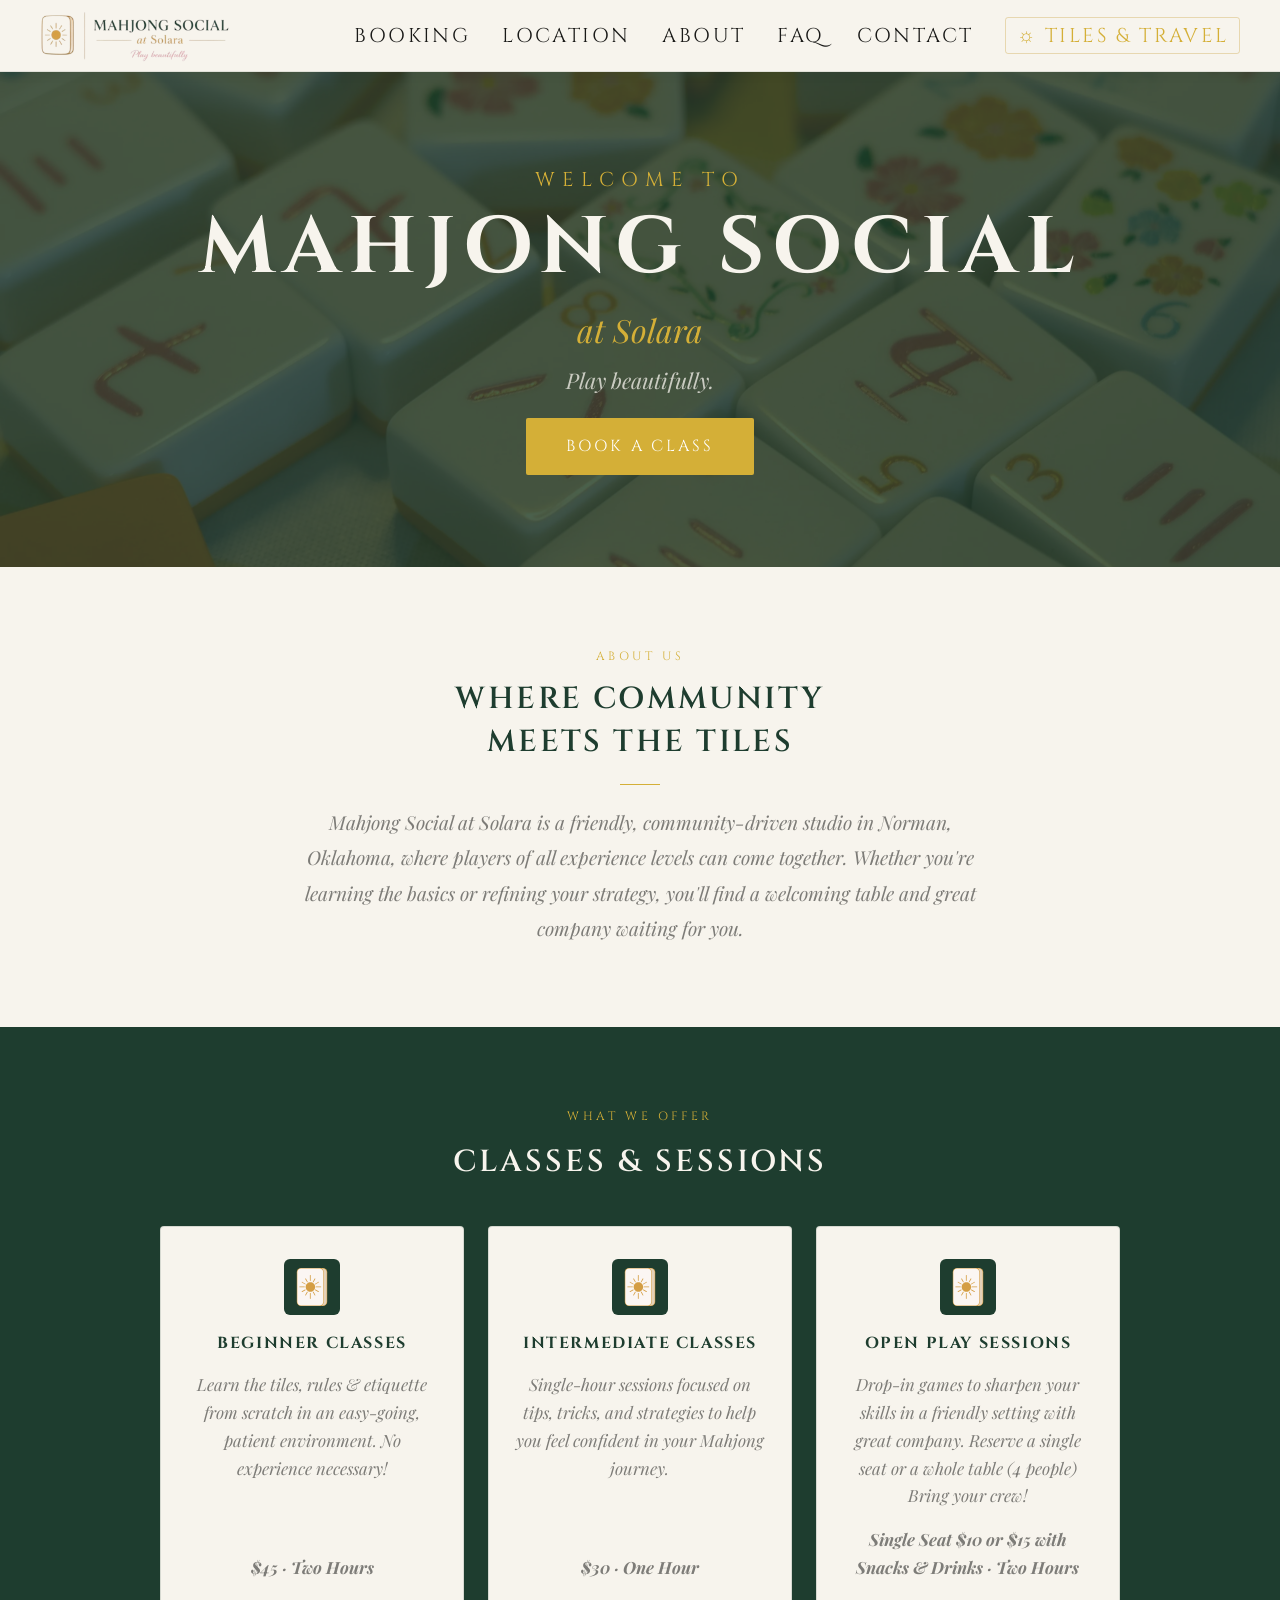
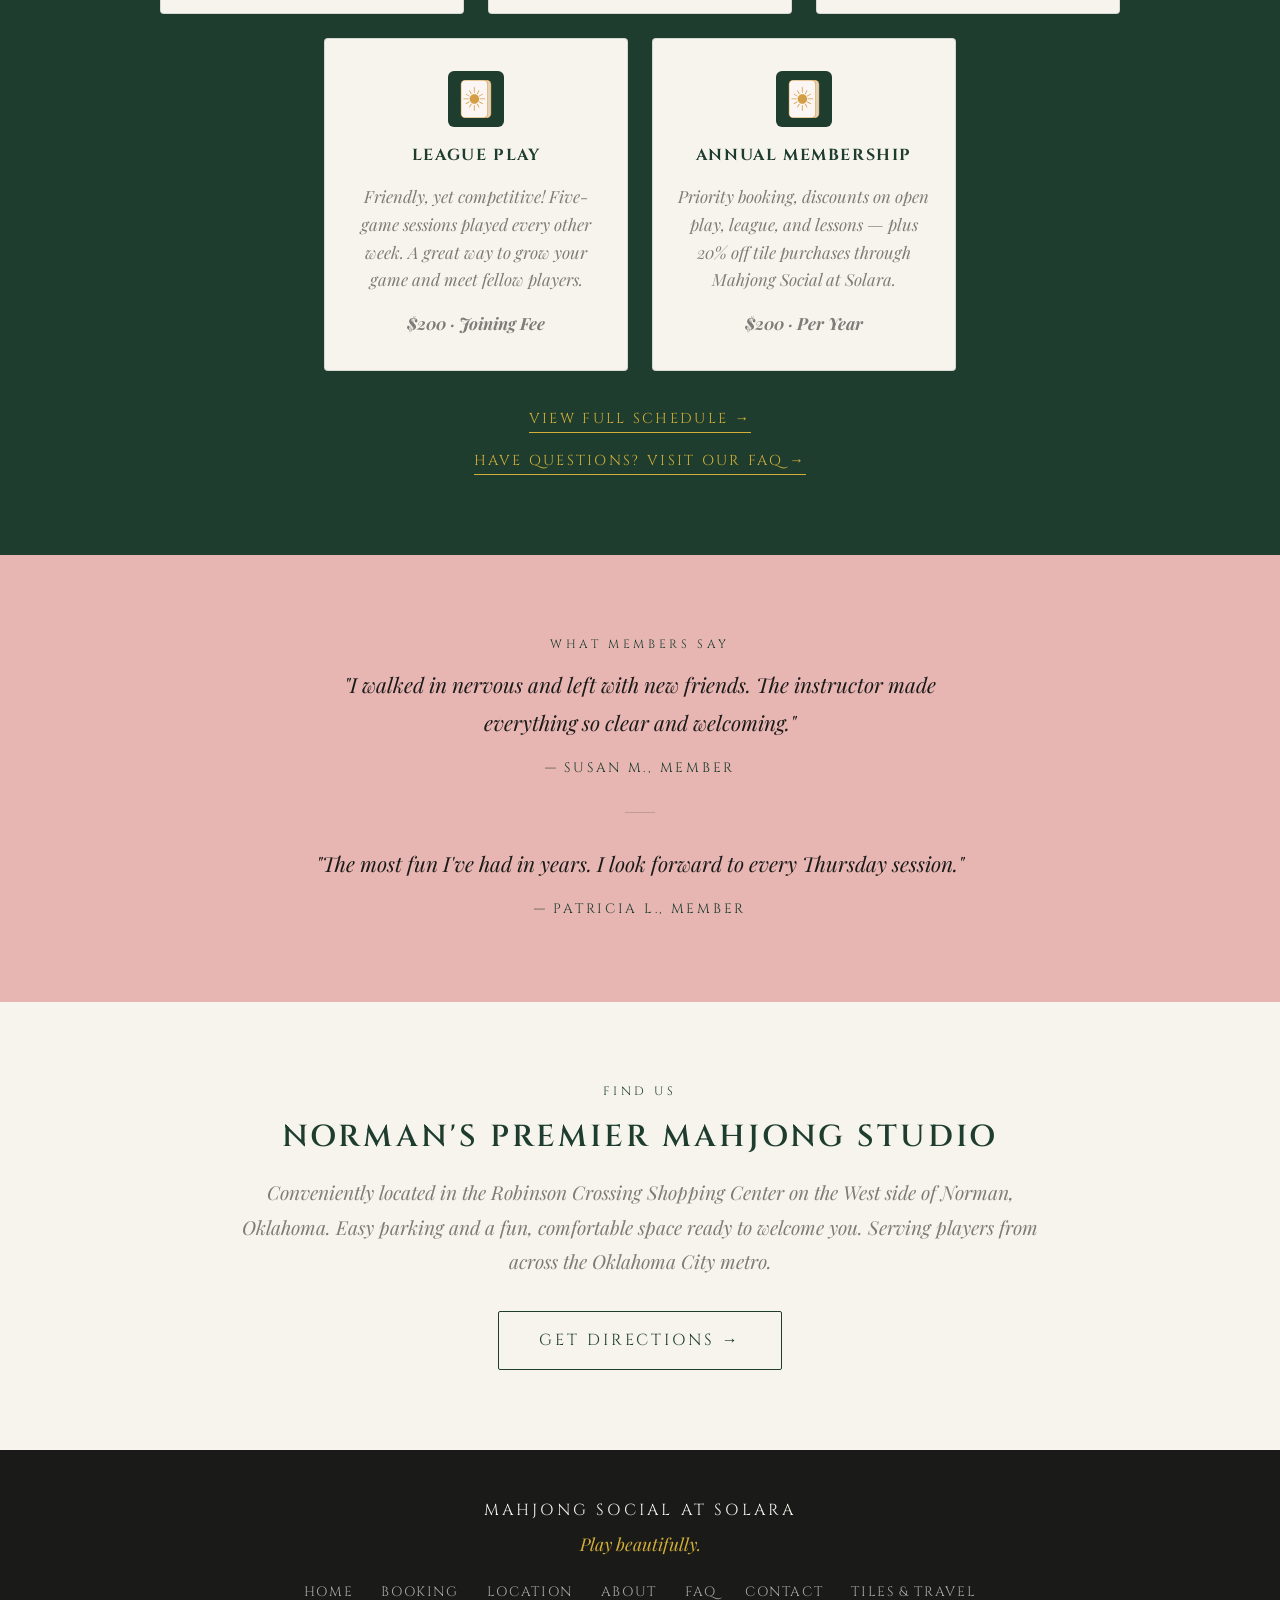
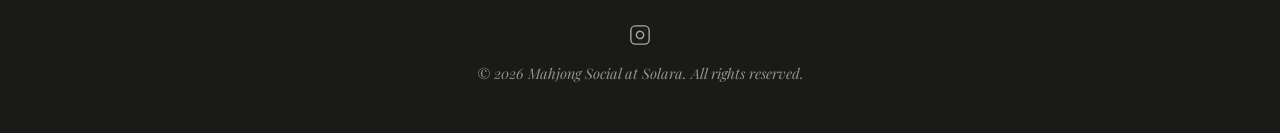
==== commit 4c29daf0: "fix: hide Cabo trip (moved to late 2027) and update Open Play price to $10/$15" ====
--- a/index.html
+++ b/index.html
@@ -127,7 +127,7 @@
           </div>
           <h3>Open Play Sessions</h3>
           <p>Drop-in games to sharpen your skills in a friendly setting with great company. Reserve a single seat or a whole table (4 people) Bring your crew!</p>
-          <p class="class-card__price">Single Seat $20 &middot; Two Hours</p>
+          <p class="class-card__price">Single Seat $10 or $15 with Snacks &amp; Drinks &middot; Two Hours</p>
         </div>
         <div class="class-card">
           <div class="class-card__icon">
@@ -180,8 +180,8 @@
   </section>
 
   <!-- FOOTER -->
-  <script src="components/mobile-menu.js"></script>
-  <script src="components/footer.js"></script>
+  <script src="components/mobile-menu.js" defer></script>
+  <script src="components/footer.js" defer></script>
 
 </body>
 </html>
--- a/styles/main.css
+++ b/styles/main.css
@@ -6,6 +6,7 @@
 :root {
   --ivory:        #F7F4ED;
   --green:        #1E3D2F;
+  --navy:         #1B3268;
   --gold:         #D4AF37;
   --gold-deep:    #C09A28;
   --blush:        #E7B5B2;
@@ -160,6 +161,19 @@
 /* Active nav link */
 .nav__links a[aria-current="page"] { color: var(--gold); }
 
+/* Tiles & Travel — subtle featured treatment */
+.nav__link--featured {
+  color: var(--gold) !important;
+  border: 1px solid rgba(200, 160, 60, 0.35);
+  border-radius: 3px;
+  padding: 0.25rem 0.65rem;
+  transition: color 0.2s ease, background 0.2s ease, border-color 0.2s ease;
+}
+.nav__link--featured:hover {
+  background: rgba(200, 160, 60, 0.08);
+  border-color: var(--gold);
+}
+
 /* ============================================================
    HERO
    ============================================================ */
@@ -781,11 +795,32 @@
   font-weight: 400;
   color: var(--gold);
   flex-shrink: 0;
-  transition: transform 0.2s ease;
-}
-
-.about-faq__item[open] summary::after {
-  content: '\00D7';
+  display: inline-block;
+  transition: transform 0.35s ease;
+}
+
+.about-faq__item.faq-opening summary::after {
+  transform: rotate(45deg);
+}
+.about-faq__item.faq-closing summary::after {
+  transform: rotate(0deg);
+}
+
+/* Smooth expand/collapse for FAQ items */
+details.about-faq__item > .faq-body {
+  display: grid;
+  grid-template-rows: 0fr;
+  transition: grid-template-rows 0.35s ease;
+}
+details.about-faq__item.faq-opening > .faq-body {
+  grid-template-rows: 1fr;
+}
+details.about-faq__item.faq-closing > .faq-body {
+  grid-template-rows: 0fr;
+}
+.faq-body-inner {
+  overflow: hidden;
+  min-height: 0;
 }
 
 .about-faq__item p {
@@ -1003,13 +1038,13 @@
   display: flex;
   align-items: center;
   justify-content: center;
-  padding-top: 2rem;
-  margin-bottom: 2.5rem;
+  padding-top: 1rem;
+  margin-bottom: 1rem;
 }
 
 .mobile-menu__logo {
-  width: 140px;
-  height: 140px;
+  width: 100px;
+  height: 100px;
 }
 
 .mobile-menu__close {
@@ -1040,7 +1075,7 @@
   letter-spacing: 0.2em;
   text-transform: uppercase;
   color: var(--ivory);
-  padding: 1rem 0;
+  padding: 0.75rem 0;
   text-align: center;
   border-bottom: 1px solid rgba(247, 244, 237, 0.1);
   transition: color 0.2s ease;
@@ -1077,11 +1112,9 @@
   .nav__links { display: none; }
 
   .footer__links {
-    display: grid;
-    grid-template-columns: repeat(3, auto);
-    column-gap: 1.5rem;
-    row-gap: 0.75rem;
+    gap: 1rem 1.5rem;
     justify-content: center;
+    text-align: center;
   }
 
   .class-cards { flex-direction: column; }
@@ -1116,4 +1149,522 @@
   .about-faq-cta { padding: 3.5rem 1.25rem; }
 
   .contact { padding: 3.5rem 1.25rem; }
-}
+
+  .schedule-item { grid-template-columns: 1fr; gap: 0.4rem; }
+  .news-card { flex: 0 0 100%; }
+  .cruise-register .btn { width: 100%; }
+}
+
+/* ══ Tiles & Travel page ═════════════════════════════════════════════ */
+
+/* ── Page header variant (navy) ── */
+.page-header--navy {
+  background: var(--navy);
+}
+
+/* ── Cruise hero section (ivory) ── */
+.cruise-hero {
+  background: var(--ivory);
+  padding: 5rem 2rem;
+}
+.cruise-hero__inner {
+  max-width: 860px;
+  margin: 0 auto;
+  display: flex;
+  flex-direction: column;
+  align-items: center;
+  gap: 2rem;
+  text-align: center;
+}
+.cruise-hero__badge {
+  width: min(320px, 80vw);
+  height: auto;
+}
+.cruise-hero h2 {
+  font-family: var(--font-heading);
+  font-weight: 700;
+  font-size: clamp(1.8rem, 4vw, 3rem);
+  color: var(--navy);
+  text-transform: uppercase;
+  letter-spacing: 0.08em;
+  line-height: 1.2;
+  margin: 0;
+}
+.cruise-hero__subtitle {
+  font-family: var(--font-script);
+  font-style: italic;
+  color: var(--gold);
+  font-size: clamp(1.1rem, 2vw, 1.4rem);
+  margin: 0;
+}
+.cruise-hero__description {
+  font-family: var(--font-script);
+  font-style: italic;
+  color: var(--muted);
+  font-size: 1.15rem;
+  line-height: 1.8;
+  max-width: 640px;
+  margin: 0;
+}
+.cruise-hero__travel-link {
+  font-family: var(--font-heading);
+  font-size: 0.82rem;
+  text-transform: uppercase;
+  letter-spacing: 0.15em;
+  color: var(--gold);
+  text-decoration: none;
+  transition: color 0.2s;
+  margin-top: 0.25rem;
+}
+.cruise-hero__travel-link:hover { color: var(--gold-deep); }
+
+.cruise-agent {
+  margin-top: 1rem;
+  display: flex;
+  flex-direction: column;
+  gap: 0.2rem;
+}
+.cruise-agent__label {
+  font-family: var(--font-heading);
+  font-size: 0.72rem;
+  text-transform: uppercase;
+  letter-spacing: 0.18em;
+  color: var(--muted);
+  margin: 0;
+}
+.cruise-agent__name {
+  font-family: var(--font-heading);
+  font-size: 0.95rem;
+  color: var(--navy);
+  margin: 0.15rem 0 0.1rem;
+  letter-spacing: 0.05em;
+}
+.cruise-agent__contact {
+  font-family: var(--font-script);
+  font-style: italic;
+  font-size: 1rem;
+  color: var(--gold);
+  text-decoration: none;
+  transition: color 0.2s;
+}
+.cruise-agent__contact:hover { color: var(--gold-deep); }
+
+/* ── Activity schedule section (navy) ── */
+.cruise-schedule {
+  background: var(--navy);
+  padding: 5rem 2rem;
+}
+.cruise-schedule__inner {
+  max-width: 760px;
+  margin: 0 auto;
+  text-align: center;
+}
+.cruise-schedule h2 {
+  font-family: var(--font-heading);
+  font-weight: 600;
+  font-size: clamp(1.4rem, 2.5vw, 1.9rem);
+  color: var(--ivory);
+  text-transform: uppercase;
+  letter-spacing: 0.06em;
+  margin-bottom: 2.5rem;
+}
+.schedule-list {
+  display: flex;
+  flex-direction: column;
+  gap: 0;
+  text-align: left;
+}
+.schedule-item {
+  display: grid;
+  grid-template-columns: auto 1fr;
+  gap: 1.25rem;
+  padding: 1.5rem 0;
+  border-bottom: 1px solid rgba(247, 244, 237, 0.12);
+  align-items: start;
+}
+.schedule-item:last-child { border-bottom: none; }
+.schedule-item__day {
+  font-family: var(--font-heading);
+  font-size: 0.7rem;
+  text-transform: uppercase;
+  letter-spacing: 0.25em;
+  color: var(--gold);
+  padding-top: 0.2rem;
+  line-height: 1.6;
+}
+.schedule-item__title {
+  font-family: var(--font-heading);
+  font-size: 0.95rem;
+  text-transform: uppercase;
+  letter-spacing: 0.1em;
+  color: var(--ivory);
+  margin-bottom: 0.4rem;
+}
+.schedule-item__desc {
+  font-family: var(--font-script);
+  font-style: italic;
+  font-size: 1rem;
+  color: var(--muted-light);
+  line-height: 1.65;
+  margin: 0;
+}
+
+/* ── Registration section (ivory) ── */
+.cruise-register {
+  background: var(--ivory);
+  padding: 5rem 2rem;
+  text-align: center;
+}
+.cruise-register__inner {
+  max-width: 600px;
+  margin: 0 auto;
+  display: flex;
+  flex-direction: column;
+  align-items: center;
+  gap: 1.25rem;
+}
+.cruise-register h2 {
+  font-family: var(--font-heading);
+  font-weight: 600;
+  font-size: clamp(1.4rem, 2.5vw, 1.9rem);
+  color: var(--navy);
+  text-transform: uppercase;
+  letter-spacing: 0.06em;
+  margin: 0;
+}
+.cruise-register__price {
+  font-family: var(--font-heading);
+  font-size: clamp(2rem, 5vw, 3rem);
+  font-weight: 700;
+  color: var(--gold);
+  letter-spacing: 0.05em;
+}
+.cruise-register__note {
+  font-family: var(--font-script);
+  font-style: italic;
+  color: var(--muted);
+  font-size: 0.95rem;
+  margin: 0;
+}
+.cruise-register__prizes {
+  font-family: var(--font-script);
+  font-style: italic;
+  color: var(--muted);
+  font-size: 1.05rem;
+  line-height: 1.7;
+  margin: 0.5rem 0 0;
+}
+.btn--navy {
+  background: var(--navy);
+  color: var(--ivory);
+  border: 2px solid var(--navy);
+}
+.btn--navy:hover {
+  background: transparent;
+  color: var(--navy);
+}
+
+/* ── Latest News section (navy) ── */
+.travel-news {
+  background: var(--navy);
+  padding: 5rem 2rem;
+}
+.travel-news__inner {
+  max-width: 960px;
+  margin: 0 auto;
+  text-align: center;
+}
+.travel-news h2 {
+  font-family: var(--font-heading);
+  font-weight: 600;
+  font-size: clamp(1.4rem, 2.5vw, 1.9rem);
+  color: var(--ivory);
+  text-transform: uppercase;
+  letter-spacing: 0.06em;
+  margin-bottom: 2.5rem;
+}
+.news-grid {
+  display: flex;
+  flex-wrap: wrap;
+  justify-content: center;
+  gap: 1.5rem;
+  text-align: left;
+}
+.news-card {
+  background: var(--ivory);
+  border-radius: 4px;
+  padding: 2rem 1.75rem;
+  flex: 0 0 calc(33.333% - 1rem);
+  min-width: 240px;
+  display: flex;
+  flex-direction: column;
+  gap: 0.6rem;
+  transition: transform 0.2s, box-shadow 0.2s;
+}
+.news-card:hover {
+  transform: translateY(-2px);
+  box-shadow: 0 6px 20px rgba(0,0,0,0.12);
+}
+.news-card__date {
+  font-family: var(--font-heading);
+  font-size: 0.72rem;
+  text-transform: uppercase;
+  letter-spacing: 0.25em;
+  color: var(--gold);
+}
+.news-card h3 {
+  font-family: var(--font-heading);
+  font-size: 0.95rem;
+  text-transform: uppercase;
+  letter-spacing: 0.1em;
+  color: var(--navy);
+  line-height: 1.4;
+  margin: 0;
+}
+.news-card p {
+  font-family: var(--font-script);
+  font-style: italic;
+  font-size: 1rem;
+  color: var(--muted);
+  line-height: 1.65;
+  margin: 0;
+}
+.news-card .btn {
+  font-size: 0.8rem;
+  padding: 0.65rem 1.5rem;
+  align-self: flex-start;
+  margin-top: auto;
+}
+
+/* ── Cruises section ── */
+.cruises {
+  background: var(--ivory);
+  padding: 5rem 2rem;
+}
+.cruises__inner {
+  max-width: 860px;
+  margin: 0 auto;
+  text-align: center;
+}
+.cruises h2 {
+  font-family: var(--font-heading);
+  font-weight: 600;
+  font-size: clamp(1.4rem, 2.5vw, 1.9rem);
+  color: var(--navy);
+  text-transform: uppercase;
+  letter-spacing: 0.06em;
+  margin-bottom: 0.75rem;
+}
+.cruises__intro {
+  font-family: var(--font-script);
+  font-style: italic;
+  color: var(--muted);
+  font-size: 1.05rem;
+  margin-bottom: 2.5rem;
+}
+.cruise-cards {
+  display: flex;
+  flex-direction: column;
+  gap: 1rem;
+}
+
+/* ── Cruise card (accordion) ── */
+.cruise-card {
+  border-radius: 4px;
+  overflow: hidden;
+  box-shadow: 0 2px 16px rgba(0, 0, 0, 0.25);
+}
+.cruise-card__header {
+  display: flex;
+  align-items: center;
+  gap: 2rem;
+  width: 100%;
+  background: var(--ivory);
+  border: none;
+  padding: 2.25rem 2.5rem;
+  cursor: pointer;
+  text-align: left;
+  transition: background 0.2s;
+}
+.cruise-card__header:hover {
+  background: #f0ede6;
+}
+.cruise-card__badge {
+  width: 110px;
+  height: 110px;
+  object-fit: contain;
+  flex-shrink: 0;
+}
+.cruise-card__meta {
+  flex: 1;
+  min-width: 0;
+}
+.cruise-card__label {
+  font-family: var(--font-heading);
+  font-size: 0.65rem;
+  text-transform: uppercase;
+  letter-spacing: 0.25em;
+  color: var(--gold);
+  margin: 0 0 0.3rem;
+}
+.cruise-card__name {
+  font-family: var(--font-heading);
+  font-size: 1.4rem;
+  font-weight: 700;
+  text-transform: uppercase;
+  letter-spacing: 0.1em;
+  color: var(--navy);
+  margin: 0 0 0.3rem;
+}
+.cruise-card__subtitle {
+  font-family: var(--font-script);
+  font-style: italic;
+  font-size: 1.1rem;
+  color: var(--gold);
+  font-size: 1rem;
+  margin: 0 0 0.5rem;
+}
+.cruise-card__stats {
+  font-family: var(--font-heading);
+  font-size: 0.7rem;
+  text-transform: uppercase;
+  letter-spacing: 0.15em;
+  color: var(--muted);
+  display: flex;
+  gap: 0.5rem;
+  align-items: center;
+  flex-wrap: wrap;
+}
+.cruise-card__chevron {
+  font-size: 1.8rem;
+  color: var(--gold);
+  line-height: 1;
+  transition: transform 0.35s ease;
+  flex-shrink: 0;
+  user-select: none;
+}
+.cruise-card--open .cruise-card__chevron {
+  transform: rotate(180deg);
+}
+
+/* Smooth height expand via grid trick */
+.cruise-card__body {
+  display: grid;
+  grid-template-rows: 0fr;
+  transition: grid-template-rows 0.4s ease;
+}
+.cruise-card__body-inner {
+  overflow: hidden;
+}
+.cruise-card--open .cruise-card__body {
+  grid-template-rows: 1fr;
+}
+
+/* Sections inside the expanded card */
+.cruise-card__desc {
+  background: var(--ivory);
+  padding: 2rem 2rem 2.5rem;
+  text-align: center;
+  display: flex;
+  flex-direction: column;
+  align-items: center;
+  gap: 1rem;
+  border-top: 1px solid rgba(200, 160, 60, 0.2);
+}
+.cruise-card__sched {
+  background: var(--navy);
+  padding: 3rem 2rem;
+}
+.cruise-card__sched-inner {
+  max-width: 680px;
+  margin: 0 auto;
+  text-align: center;
+}
+.cruise-card__sched h4 {
+  font-family: var(--font-heading);
+  font-weight: 600;
+  font-size: 1.05rem;
+  text-transform: uppercase;
+  letter-spacing: 0.06em;
+  color: var(--ivory);
+  margin-bottom: 1.5rem;
+}
+.cruise-card__reg {
+  background: var(--ivory);
+  padding: 3rem 2rem;
+  text-align: center;
+}
+.cruise-card__reg-inner {
+  max-width: 560px;
+  margin: 0 auto;
+  display: flex;
+  flex-direction: column;
+  align-items: center;
+  gap: 1rem;
+}
+.cruise-card__reg h4 {
+  font-family: var(--font-heading);
+  font-weight: 600;
+  font-size: 1.05rem;
+  text-transform: uppercase;
+  letter-spacing: 0.06em;
+  color: var(--navy);
+  margin: 0;
+}
+
+.cruise-reg-options {
+  display: flex;
+  flex-direction: column;
+  gap: 1rem;
+  width: 100%;
+}
+.cruise-reg-option {
+  display: flex;
+  flex-direction: column;
+  align-items: center;
+  gap: 0.5rem;
+  padding: 1.5rem 1.25rem;
+  background: rgba(27, 50, 104, 0.06);
+  border: 1px solid rgba(27, 50, 104, 0.15);
+  border-radius: 4px;
+}
+.cruise-reg-option--bundle {
+  border-color: var(--gold);
+  background: rgba(193, 157, 85, 0.06);
+}
+.cruise-reg-option__name {
+  font-family: var(--font-heading);
+  font-size: 0.75rem;
+  text-transform: uppercase;
+  letter-spacing: 0.2em;
+  color: var(--navy);
+  margin: 0;
+}
+.cruise-reg-option--bundle .cruise-reg-option__name {
+  color: var(--gold-deep);
+}
+.cruise-reg-option__includes {
+  font-family: var(--font-script);
+  font-style: italic;
+  font-size: 0.95rem;
+  color: var(--muted);
+  margin: 0;
+  line-height: 1.6;
+  text-align: center;
+}
+.cruise-reg-option__notice {
+  font-family: var(--font-heading);
+  font-size: 0.68rem;
+  text-transform: uppercase;
+  letter-spacing: 0.15em;
+  color: var(--gold-deep);
+  margin: 0.25rem 0 0;
+  text-align: center;
+  line-height: 1.5;
+}
+
+@media (max-width: 640px) {
+  .cruise-card__header { padding: 1.5rem; gap: 1.25rem; }
+  .cruise-card__badge { width: 72px; height: 72px; }
+  .cruise-card__name { font-size: 0.95rem; }
+}
